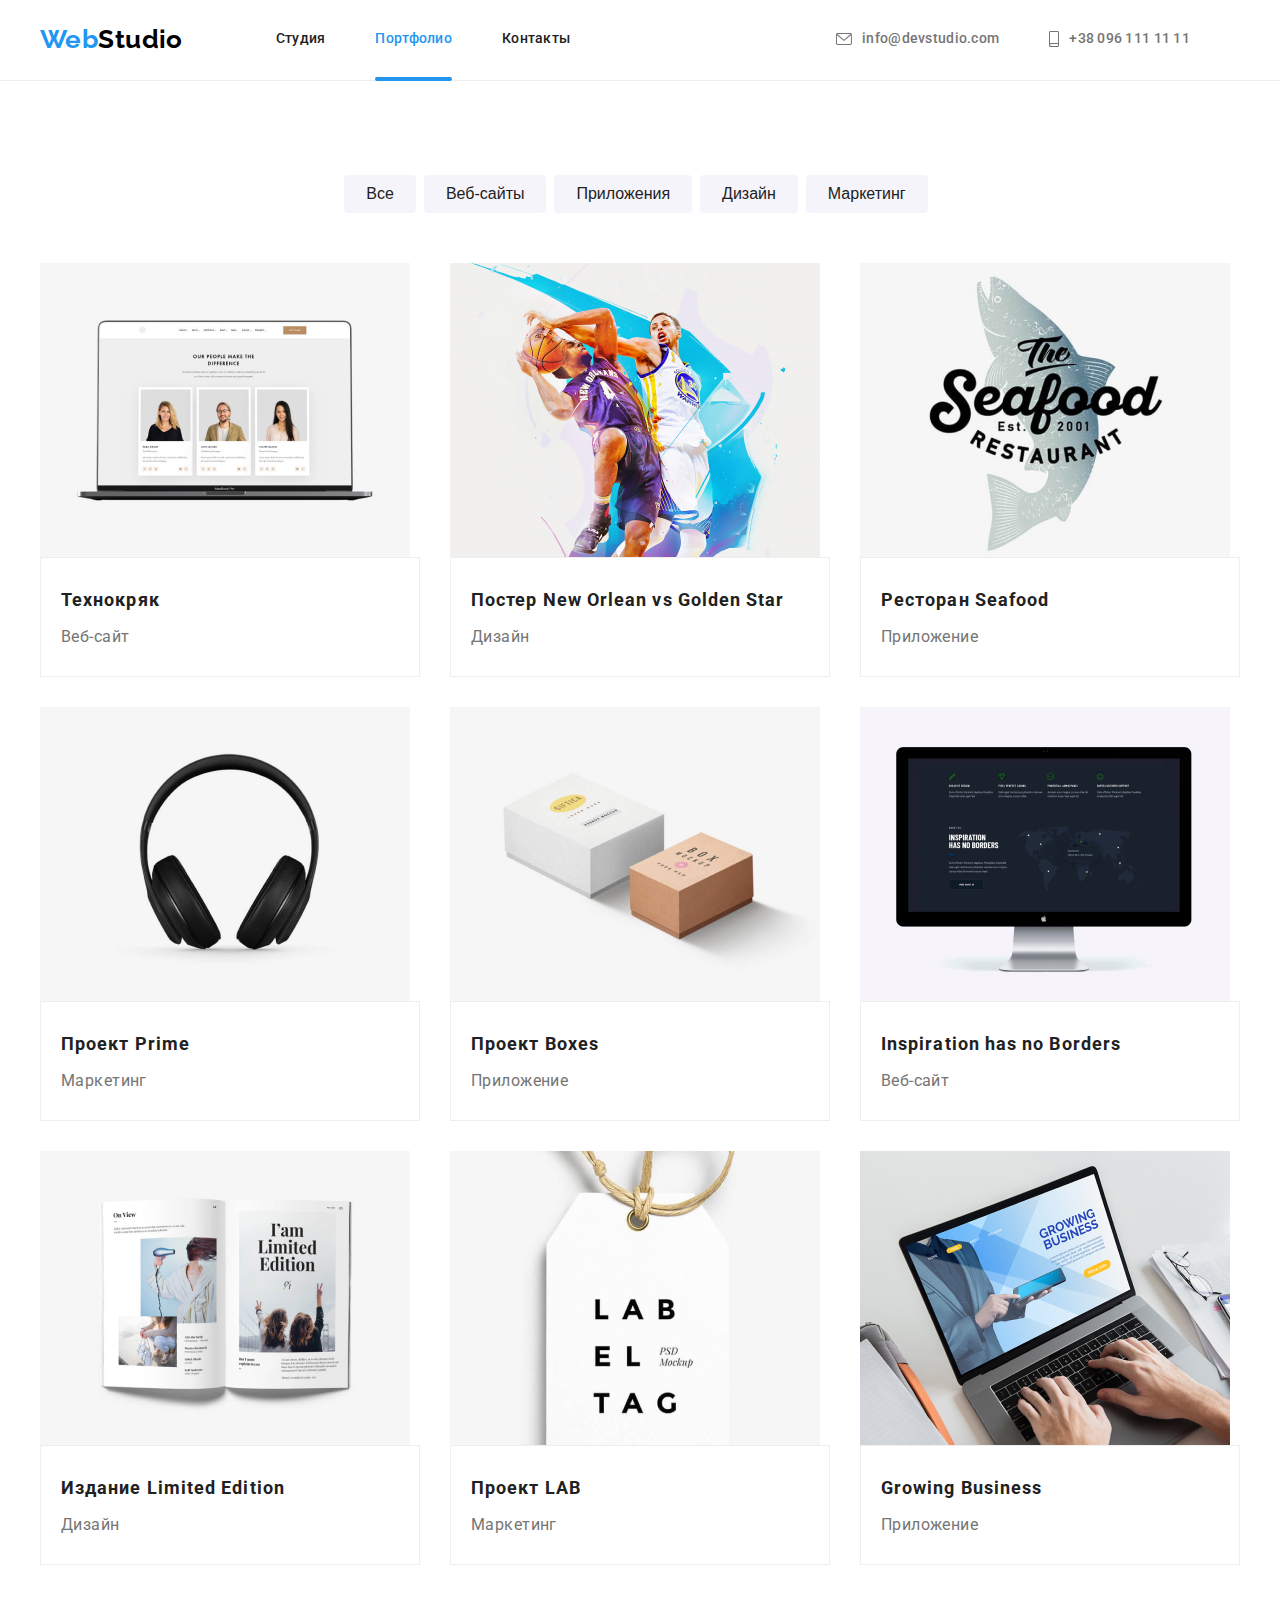
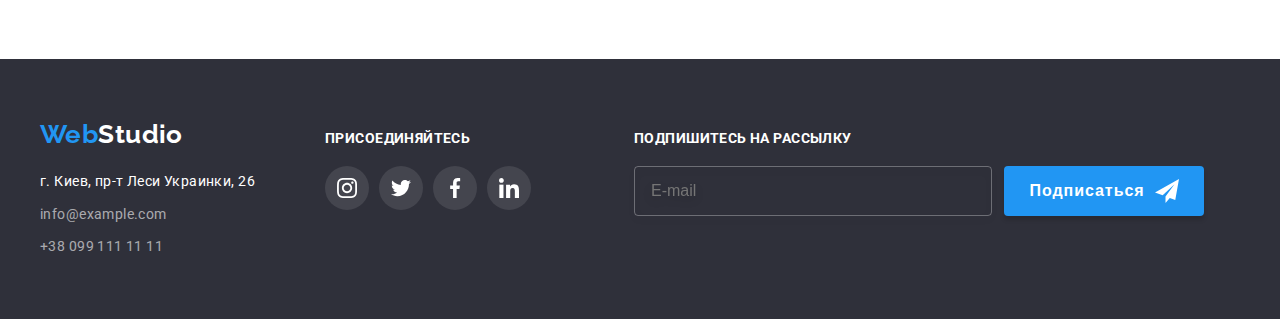
==== portfolio.html @ 199c1fcf "данные" ====
<!DOCTYPE html>
<html lang="ru">

<head>
    <meta charset="UTF-8">
    <meta http-equiv="X-UA-Compatible" content="IE=edge">
    <meta name="viewport" content="width=device-width, initial-scale=1.0">
    <title>Document</title>
    <link rel="preconnect" href="https://fonts.gstatic.com">
    <link
        href="https://fonts.googleapis.com/css2?family=Raleway:wght@700&family=Roboto:wght@400;500;700;900&display=swap"
        rel="stylesheet">
    <link rel="stylesheet" href="https://cdnjs.cloudflare.com/ajax/libs/modern-normalize/1.0.0/modern-normalize.min.css"
        integrity="sha512-ISS7cAi1PEhQ8jnbJpJZMd29NlhNj4AWYyLOSp2CE/CsHxTCu+r+t0D2yoJudVrd0/8fTVPUVDzY5Tvli75u/g=="
        crossorigin="anonymous" />
    <link rel="stylesheet" href="./css/main.css">
</head>

<body>
    <!--HEADER-->
    <header class="header">
        <div class="container header-container">
            <nav class="header-nav">
                <a class="header-nav__logo link" href="./index.html"><span class="logo-left">Web</span>Studio</a>
                <ul class="header-nav__menu list">
                    <li class="header-nav__menu_item">
                        <a class="header-nav__menu_item_link link " href="./index.html">Студия</a>
                    </li>
                    <li class="header-nav__menu_item">
                        <a class="header-nav__menu_item_link link current" href="./portfolio.html">Портфолио</a>
                    </li>
                    <li class="header-nav__menu_item">
                        <a class="header-nav__menu_item_link link " href="">Контакты</a>
                    </li>
                </ul>
            </nav>
            <ul class="header-container__contact list">
                <li class="header-container__contact_item">
                    <a class="header-conteiner__contact_item_link mail link" href="mailto:info@devstudio.com">
                        <svg class="mail-icon">
                            <use href="./images/sprite.svg#icon-mail"></use>
                        </svg>
                        info@devstudio.com</a>
                </li>
                <li class="header-container__contact_item">
                    <a class="header-conteiner__contact_item_link tel link" href="tel:+380961111111">
                        <svg class="tel-icon">
                            <use href="./images/sprite.svg#icon-smartphone"></use>
                        </svg>
                        +38 096 111 11 11</a>
                </li>
            </ul>
        </div>
    </header>
    <!--HERO PORTFOLIO-->
    <section class="portfolio-section section">
        <div class="container">
            <h1 class="visually-hidden">Навигационное меню</h1>
            <ul class="hero-portfolio__menu list">
                <li class="hero-portfolio__menu_item">
                    <button class="hero-portfolio__menu_item_btn" type="button">Все</button>
                </li>
                <li class="hero-portfolio__menu_item">
                    <button class="hero-portfolio__menu_item_btn" type="button">Веб-сайты</button>
                </li>
                <li class="hero-portfolio__menu_item">
                    <button class="hero-portfolio__menu_item_btn" type="button">Приложения</button>
                </li>
                <li class="hero-portfolio__menu_item">
                    <button class="hero-portfolio__menu_item_btn" type="button">Дизайн</button>
                </li>
                <li class="hero-portfolio__menu_item">
                    <button class="hero-portfolio__menu_item_btn" type="button">Маркетинг</button>
                </li>
            </ul>
            <!--WORK EXAMPLES-->
            <h2 class="visually-hidden">Примеры работ</h2>
            <ul class="about-portfolio list">
                <li class="about-portfolio_item">
                    <a href="" class="about-portfolio__menu_item_link link">
                        <div class="about-portfolio__menu_link_div"><img class="about-portfolio__menu_link_img"
                                src="./images/portfolio1.jpg" alt="Технокряк" width="370" height="294">
                            <p class="overlay">Технокряк это современная площадка распространения коронавируса. Компании
                                используют эту платформу для цифрового
                                шпионажа и атак на защищённые сервера конкурентов.</p>
                        </div>
                        <div class="border-portfolio">
                            <h2 class="about-portfolio__title">Технокряк</h2>
                            <p class="about-portfolio__description">Веб-сайт</p>
                        </div>
                    </a>
                </li>
                <li class="about-portfolio_item">
                    <a href="" class="about-portfolio__menu_item_link link">
                        <div class="about-portfolio__menu_link_div">
                            <img class="about-portfolio__menu_link_img" src="./images/portfolio2.jpg"
                                alt="Постер New Orlean vs Golden Star" width="370" height="294">
                            <p class="overlay"></p>
                        </div>
                        <div class="border-portfolio">
                            <h2 class="about-portfolio__title">Постер New Orlean vs Golden Star</h2>
                            <p class="about-portfolio__description">Дизайн</p>
                        </div>
                    </a>
                </li>
                <li class="about-portfolio_item">
                    <a href="" class="about-portfolio__menu_item_link link">
                        <div class="about-portfolio__menu_link_div">
                            <img class="about-portfolio__menu_link_img" src="./images/portfolio3.jpg" alt="Ресторан Seafood"
                                width="370" height="294">
                            <p class="overlay">.</p>
                        </div>
                        <div class="border-portfolio">
                            <h2 class="about-portfolio__title">Ресторан Seafood</h2>
                            <p class="about-portfolio__description">Приложение</p>
                        </div>
                    </a>
                </li>
                <li class="about-portfolio_item">
                    <a href="" class="about-portfolio__menu_item_link link">
                        <div class="about-portfolio__menu_link_div">
                            <img class="about-portfolio__menu_link_img" src="./images/portfolio4.jpg" alt="Проект Prime" width="370"
                                height="294">
                            <p class="overlay"></p>
                        </div>
                        <div class="border-portfolio">
                            <h2 class="about-portfolio__title">Проект Prime</h2>
                            <p class="about-portfolio__description">Маркетинг</p>
                        </div>
                    </a>
                </li>
                <li class="about-portfolio_item">
                    <a href="" class="about-portfolio__menu_item_link link">
                        <div class="about-portfolio__menu_link_div">
                            <img class="about-portfolio__menu_link_img" src="./images/portfolio5.jpg" alt="Проект Boxes" width="370"
                                height="294">
                            <p class="overlay"></p>
                        </div>
                        <div class="border-portfolio">
                            <h2 class="about-portfolio__title">Проект Boxes</h2>
                            <p class="about-portfolio__description">Приложение</p>
                        </div>
                    </a>
                </li>
                <li class="about-portfolio_item">
                    <a href="" class="about-portfolio__menu_item_link link">
                        <div class="about-portfolio__menu_link_div">
                            <img class="about-portfolio__menu_link_img" src="./images/portfolio6.jpg" alt="Inspiration has no Borders"
                                width="370" height="294">
                            <p class="overlay"></p>
                        </div>
                        <div class="border-portfolio">
                            <h2 class="about-portfolio__title" lang="en">Inspiration has no Borders</h2>
                            <p class="about-portfolio__description">Веб-сайт</p>
                        </div>
                    </a>
                </li>
                <li class="about-portfolio_item">
                    <a href="" class="about-portfolio__menu_item_link link">
                        <div class="about-portfolio__menu_link_div">
                            <img class="about-portfolio__menu_link_img" src="./images/portfolio7.jpg" alt="Издание Limited Edition"
                                width="370" height="294">
                            <p class="overlay"></p>
                        </div>
                        <div class="border-portfolio">
                            <h2 class="about-portfolio__title">Издание Limited Edition</h2>
                            <p class="about-portfolio__description">Дизайн</p>
                        </div>
                    </a>
                </li>
                <li class="about-portfolio_item">
                    <a href="" class="about-portfolio__menu_item_link link">
                        <div class="about-portfolio__menu_link_div">
                            <img class="about-portfolio__menu_link_img" src="./images/portfolio8.jpg" alt="Проект LAB" width="370"
                                height="294">
                            <p class="overlay"></p>
                        </div>
                        <div class="border-portfolio">
                            <h2 class="about-portfolio__title">Проект LAB</h2>
                            <p class="about-portfolio__description">Маркетинг</p>
                        </div>
                    </a>
                </li>
                <li class="about-portfolio_item">
                    <a href="" class="about-portfolio__menu_item_link link">
                        <div class="about-portfolio__menu_link_div">
                            <img class="about-portfolio__menu_link_img" src="./images/portfolio9.jpg" alt="Growing Business"
                                width="370" height="294">
                            <p class="overlay"></p>
                        </div>
                        <div class="border-portfolio">
                            <h2 class="about-portfolio__title" lang="en">Growing Business</h2>
                            <p class="about-portfolio__description">Приложение</p>
                        </div>
                    </a>
                </li>
            </ul>
        </div>
    </section>
    <!--FOOTER-->
    <footer class="footer">
        <div class="footer-container container">
            <div class="footer-container__adress">
                <div class="footer-logo"><a class="footer-logo_link link" href="./index.html"><span
                            class="logo-left">Web</span>Studio</a></div>
                <address class="adress">
                    <ul class="adress__menu list">
                        <li class="adress__menu_item">
                            <span class="adress__menu_item_span link">
                                г. Киев, пр-т Леси Украинки, 26</span>
                        </li>
                        <li class="adress__menu_item">
                            <a class="adress__menu_item_link link" href="mailto:info@example.com">
                                info@example.com</a>
                        </li>
                        <li class="adress__menu_item">
                            <a class="adress__menu_item_link link" href="tel:+380991111111">
                                +38 099 111 11 11</a>
                        </li>
                    </ul>
                </address>
            </div>
            <div class="footer-social-container">
                <h3 class="footer-social__title">Присоединяйтесь</h3>
                <ul class="social-list list">
                    <li class="social-list__item">
                        <a href="" class="social-list__link footer-link link" aria-label="Ссылка на Instagram">
                            <svg class="social-list__link_icon footer-icon">
                                <use href="./images/sprite.svg#icon-instagram"></use>
                            </svg>
                        </a>
                    </li>
                    <li class="social-list__item">
                        <a href="" class="social-list__link footer-link link" aria-label="Ссылка на Twitter">
                            <svg class="social-list__link_icon footer-icon">
                                <use href="./images/sprite.svg#icon-twitter"></use>
                            </svg>
                        </a>
                    </li>
                    <li class="social-list__item">
                        <a href="" class="social-list__link footer-link link" aria-label="Ссылка на Facebook">
                            <svg class="social-list__link_icon footer-icon">
                                <use href="./images/sprite.svg#icon-facebook"></use>
                            </svg>
                        </a>
                    </li>
                    <li class="social-list__item">
                        <a href="" class="social-list__link footer-link link" aria-label="Ссылка на Linkedin">
                            <svg class="social-list__link_icon footer-icon">
                                <use href="./images/sprite.svg#icon-linkedin"></use>
                            </svg>
                        </a>
                    </li>
                </ul>
            </div>
            <div class="footer-form-container">
                <h3 class="footer-form__title">Подпишитесь на рассылку</h3>
                <form action="#" method="GET" class="footer-form" name="footer-form" autocomplete="on" novalidate>
                    <label>
                        <input class="email-form" type="email" name="email" placeholder="E-mail" required />
                    </label>
                    <button class="footer-form__btn" type="submit">Подписаться
                        <svg class="footer-form__icon">
                            <use href="./images/sprite.svg#icon-icon_send"></use>
                        </svg>
                    </button>
                </form>
            </div>
        </div>
    </footer>
    </body>
    
    </html>
---- css/main.css ----
:root {
  --main-font: "Roboto", sans-serif;
  --secondary-font: "Raleway", sans-serif;
  --accent-color: #2196f3;
  --main-background-color: #ffffff;
  --main-text-color: #212121;
  --secondary-text-color: #757575;
  --nav-link-color: #000000;
  --footer-background-color: #2f303a;
  --btn-hover-color: #188ce8;
  --adress-link-color: rgba(255, 255, 255, 0.6);
  --aboutus-background-color: #f5f4fa;
  --alt-background-color: #c4c4c4;
  --overlay-hero-bg-color: rgba(47, 48, 58, 0.4);
  --main-icon-color: #afb1b8;
  --header-border: #ececec;
  --button-shadow: rgba(0, 0, 0, 0.15);
  --overlay-whatwedo-bg: rgba(47, 48, 58, 0.8);
  --footer-link-bg: rgba(255, 255, 255, 0.1);
  --modal-btn-shadow: rgba(0, 0, 0, 0.25);
  --border-example: #eeeeee;
  --overlay-prtf-bg: rgba(33, 150, 243, 0.9);
  --modal-bg-color: rgba(0, 0, 0, 0.2);
  --border-close-btn: rgba(0, 0, 0, 0.1);
}

.visually-hidden:not(:focus):not(:active) {
  position: absolute;
  width: 1px;
  height: 1px;
  margin: -1px;
  border: 0;
  padding: 0;
  white-space: nowrap;
  clip-path: inset(100%);
  clip: rect(0 0 0 0);
  overflow: hidden;
}

h1,
h2,
h3,
h4,
h5,
h6,
p {
  margin-top: 0;
  margin-bottom: 0;
}

ul,
ol {
  margin-top: 0;
  margin-bottom: 0;
  padding-left: 0;
}

img {
  display: block;
}

.list {
  list-style: none;
}

.link {
  text-decoration: none;
  color: var(--main-text-color);
}

body {
  font-family: var(--main-font);
  background-color: var(--main-background-color);
  color: var(--main-text-color);
  font-size: 14px;
  letter-spacing: 0.03em;
  margin: 0 auto;
}

.current {
  color: var(--accent-color);
}

.section {
  padding-top: 94px;
  padding-bottom: 94px;
}

.container {
  width: 1200px;
  padding-left: 15px;
  padding-right: 15px;
  margin: 0 auto;
}

.hero__conteiner_title_modal-btn {
  font-weight: 700;
  font-size: 16px;
  line-height: 1.87;
  letter-spacing: 0.06em;
  color: var(--main-background-color);
  background: var(--accent-color);
  cursor: pointer;
  box-shadow: 0px 4px 4px var(--button-shadow);
  border-radius: 4px;
  padding: 10px 32px;
  border: none;
  transition: background 250ms cubic-bezier(0.4, 0, 0.2, 1);
}

.hero__conteiner_title_modal-btn:hover,
.hero__conteiner_title_modal-btn:focus {
  background: var(--btn-hover-color);
}

.social-list__link_icon {
  width: 20px;
  height: 20px;
}

.social-list {
  display: flex;
  justify-content: space-between;
}

.social-list__link {
  display: flex;
  justify-content: center;
  align-items: center;
  width: 44px;
  height: 44px;
  border-radius: 50%;
  background-color: transparent;
  transition: background-color 250ms cubic-bezier(0.4, 0, 0.2, 1);
}

.social-list__link:hover,
.social-list__link:focus {
  background-color: var(--accent-color);
}

.social-list__link_icon {
  fill: var(--main-icon-color);
  transition: fill 250ms cubic-bezier(0.4, 0, 0.2, 1);
}

.social-list__link:hover .social-list__link_icon,
.social-list__link:focus .social-list__link_icon {
  fill: var(--main-background-color);
}

.about__title {
  margin-bottom: 50px;
  font-weight: 700;
  font-size: 36px;
  line-height: 1.17;
  text-align: center;
}

.services__menu_item_title {
  margin-bottom: 10px;
  font-weight: 700;
  line-height: 1.14;
  text-transform: uppercase;
  font-size: 14px;
}

.masterd__title {
  font-weight: 500;
  font-size: 16px;
  line-height: 1.19;
  text-align: center;
  margin-bottom: 10px;
}

.about-portfolio__title {
  font-weight: 700;
  font-size: 18px;
  line-height: 2;
  letter-spacing: 0.06em;
  margin-bottom: 4px;
}

.logo-left {
  color: var(--accent-color);
}

.backdrop {
  position: fixed;
  top: 0;
  left: 0;
  width: 100vw;
  height: 100vh;
  background-color: var(--modal-bg-color);
  z-index: 100;
  transition: opacity 250ms cubic-bezier(0.4, 0, 0.2, 1), visibility 250ms cubic-bezier(0.4, 0, 0.2, 1);
}

.modal {
  position: absolute;
  top: 50%;
  left: 50%;
  transform: translate(-50%, -50%);
  width: 528px;
  height: 581px;
  background-color: var(--main-background-color);
  box-shadow: 0px 1px 3px rgba(0, 0, 0, 0.12), 0px 1px 1px rgba(0, 0, 0, 0.14), 0px 2px 1px rgba(0, 0, 0, 0.2);
  border-radius: 4px;
  padding: 40px;
}

.modal-close-btn {
  position: absolute;
  top: 8px;
  right: 8px;
  width: 30px;
  height: 30px;
  border-radius: 50%;
  background-color: transparent;
  border: 1px solid var(--border-close-btn);
  cursor: pointer;
  padding: 0;
}

.is-hidden {
  opacity: 0;
  visibility: hidden;
  pointer-events: none;
}

.modal-title {
  font-weight: 700;
  font-size: 20px;
  line-height: 1.15;
  text-align: center;
  margin-bottom: 30px;
}

.modal-contact-input {
  width: 100%;
  height: 40px;
  border: 1px solid rgba(33, 33, 33, 0.2);
  box-sizing: border-box;
  border-radius: 4px;
  margin-bottom: 28px;
  padding-left: 42px;
  transition: border-color 250ms cubic-bezier(0.4, 0, 0.2, 1), fill 250ms cubic-bezier(0.4, 0, 0.2, 1);
}

.modal-form-input-wrapper {
  position: relative;
  display: block;
}

.modal-contact-input:focus {
  border-color: var(--accent-color);
  outline: none;
}

.modal-contact-icon {
  position: absolute;
  left: 15px;
  top: 50%;
  transform: translateY(-125%);
  fill: var(--main-text-color);
}

.modal-contact-input:focus + .modal-contact-icon {
  fill: var(--accent-color);
}

.modal-submit-btn {
  display: flex;
  align-items: center;
  justify-content: center;
  height: 50px;
  min-width: 200px;
  font-weight: 700;
  font-size: 16px;
  line-height: 1.87;
  letter-spacing: 0.06em;
  color: var(--main-background-color);
  background: var(--accent-color);
  cursor: pointer;
  box-shadow: 0px 4px 4px var(--button-shadow);
  border-radius: 4px;
  border: none;
  transition: background 250ms cubic-bezier(0.4, 0, 0.2, 1);
  margin-left: auto;
  margin-right: auto;
  margin-top: 30px;
}

.modal-submit-btn:hover,
.modal-submit-btn:focus {
  background: var(--btn-hover-color);
}

.modal-contact-comment {
  width: 100%;
  height: 120px;
  resize: none;
  margin-bottom: 20px;
  padding: 12px 16px;
  outline: none;
  border: 1px solid rgba(33, 33, 33, 0.2);
  box-sizing: border-box;
  border-radius: 4px;
  transition: border-color 250ms cubic-bezier(0.4, 0, 0.2, 1);
}

.modal-contact-comment:focus {
  border-color: var(--accent-color);
}

.close-btn-icon {
  height: 11px;
  width: 11px;
  fill: var(--nav-link-color);
}

.close-btn-icon:hover,
.close-btn-icon:focus {
  fill: var(--accent-color);
}

.label-name {
  position: absolute;
  transform: translateY(-18px);
  font-size: 12px;
  line-height: 1.17;
  letter-spacing: 0.01em;
  color: var(--secondary-text-color);
}

.modal-checkbox {
  appearance: none;
}

.icon-check {
  display: inline-block;
  vertical-align: middle;
  width: 16px;
  height: 15px;
  margin-right: 7px;
  margin-left: 13px;
  background-image: url("../images/icon-check-off.svg");
}

.checkbox-text {
  font-size: 14px;
  line-height: 1.71;
  color: var(--secondary-text-color);
}

.contract-link {
  color: var(--accent-color);
}

.modal-checkbox:checked + .icon-check {
  background-image: url("../images/icon-check-on.svg");
}

.header-nav__logo {
  margin-right: 93px;
  font-family: var(--secondary-font);
  font-weight: 700;
  font-size: 26px;
  line-height: 1.19;
  color: var(--nav-link-color);
}

.header-container {
  display: flex;
  align-items: center;
}

.header {
  padding-top: 24px;
  padding-bottom: 25px;
  background-color: var(--main-background-color);
  border-bottom: 1px solid var(--header-border);
}

.header-nav {
  display: flex;
  align-items: center;
}

.header-nav__menu {
  display: flex;
  align-items: center;
}

.header-nav__menu_item:not(:last-child) {
  margin-right: 50px;
}

.mail-icon {
  height: 12px;
  width: 16px;
  margin-right: 10px;
}

.tel-icon {
  height: 16px;
  width: 10px;
  margin-right: 10px;
}

.header-container__contact {
  display: flex;
  align-items: center;
  margin-left: auto;
}

.header-container__contact_item {
  margin-left: auto;
  margin-right: 50px;
}

.header-nav__menu_item_link,
.header-conteiner__contact_item_link {
  position: relative;
  display: flex;
  align-items: center;
  font-weight: 500;
  line-height: 1.14;
  letter-spacing: 0.02em;
  transition: color 250ms cubic-bezier(0.4, 0, 0.2, 1), fill 250ms cubic-bezier(0.4, 0, 0.2, 1);
}

.header-nav__menu_item_link:hover,
.header-nav__menu_item_link:focus,
.header-conteiner__contact_item_link:hover,
.header-conteiner__contact_item_link:focus {
  color: var(--accent-color);
  fill: var(--accent-color);
}

.mail,
.tel {
  color: var(--secondary-text-color);
  fill: var(--secondary-text-color);
}

.current::after {
  position: absolute;
  content: "";
  width: 100%;
  height: 4px;
  background-color: var(--accent-color);
  margin-top: 79px;
  border-radius: 2px;
}

.hero {
  padding-top: 200px;
  padding-bottom: 200px;
  max-width: 1600px;
  margin-left: auto;
  margin-right: auto;
  background-color: var(--alt-background-color);
  background-image: linear-gradient(var(--overlay-hero-bg-color), var(--overlay-hero-bg-color)), url("../images/baner.jpg");
  background-size: cover;
}

@media screen and (min-width: 480px) {
  .hero {
    background-color: var(--alt-background-color);
    background-image: linear-gradient(var(--overlay-hero-bg-color), var(--overlay-hero-bg-color)), url("../images/hero/hero_mobile.jpg");
  }
}

@media (min-device-pixel-ratio: 2) and (max-width: 767px), (min-resolution: 192dpi) and (max-width: 767px), (min-resolution: 2dppx) and (max-width: 767px) {
  .hero {
    background-color: var(--alt-background-color);
    background-image: linear-gradient(var(--overlay-hero-bg-color), var(--overlay-hero-bg-color)), url("../images/hero/hero_mobile@2x.jpg");
  }
}

/* TABLET */
@media screen and (min-width: 768px) {
  .hero {
    background-color: var(--alt-background-color);
    background-image: linear-gradient(var(--overlay-hero-bg-color), var(--overlay-hero-bg-color)), url("../images/hero/hero_tablet.jpg");
  }
}

@media (min-device-pixel-ratio: 2) and (min-width: 768px), (min-resolution: 192dpi) and (min-width: 768px), (min-resolution: 2dppx) and (min-width: 768px) {
  .hero {
    background-color: var(--alt-background-color);
    background-image: linear-gradient(var(--overlay-hero-bg-color), var(--overlay-hero-bg-color)), url("../images/hero/hero_tablet@2x.jpg");
  }
}

/* DESKTOP */
@media screen and (min-width: 1200px) {
  .hero {
    background-color: var(--alt-background-color);
    background-image: linear-gradient(var(--overlay-hero-bg-color), var(--overlay-hero-bg-color)), url("../images/hero/hero_desktop.jpg");
  }
}

@media (min-device-pixel-ratio: 2) and (min-width: 1200px), (min-resolution: 192dpi) and (min-width: 1200px), (min-resolution: 2dppx) and (min-width: 1200px) {
  .hero {
    background-color: var(--alt-background-color);
    background-image: linear-gradient(var(--overlay-hero-bg-color), var(--overlay-hero-bg-color)), url("../images/hero/hero_desktop@2x.jpg");
  }
}

.hero__container {
  display: flex;
  flex-direction: column;
  align-items: center;
}

.hero__conteiner_title {
  margin: 0 auto 30px;
  width: 696px;
  font-weight: 900;
  font-size: 44px;
  text-align: center;
  line-height: 1.36;
  letter-spacing: 0.06em;
  text-transform: uppercase;
  color: var(--main-background-color);
}

.footer-logo_link {
  font-family: var(--secondary-font);
  font-weight: 700;
  font-size: 26px;
  line-height: 1.19;
  color: var(--main-background-color);
}

.footer-logo {
  margin-bottom: 20px;
}

.footer {
  background-color: var(--footer-background-color);
  padding-top: 60px;
  padding-bottom: 60px;
}

.footer-social__title,
.footer-form__title {
  font-weight: 700;
  font-size: 14px;
  line-height: 16px;
  text-transform: uppercase;
  color: var(--main-background-color);
  margin-bottom: 20px;
}

.footer-container {
  display: flex;
  align-items: baseline;
}

.footer-container__adress {
  margin-right: 70px;
}

.footer-link {
  background-color: var(--footer-link-bg);
  margin-right: 10px;
}

.footer-icon {
  fill: var(--main-background-color);
}

.footer-social-container {
  margin-right: 93px;
}

.footer-form__title {
  margin-bottom: 20px;
}

.footer-form__btn {
  display: flex;
  align-items: center;
  justify-content: center;
  height: 50px;
  min-width: 200px;
  font-weight: 700;
  font-size: 16px;
  line-height: 1.87;
  letter-spacing: 0.06em;
  color: var(--main-background-color);
  background: var(--accent-color);
  cursor: pointer;
  box-shadow: 0px 4px 4px var(--button-shadow);
  border-radius: 4px;
  border: none;
  transition: background 250ms cubic-bezier(0.4, 0, 0.2, 1);
}

.footer-form__btn:hover,
.footer-form__btn:focus {
  background: var(--btn-hover-color);
}

.footer-form {
  display: flex;
}

.email-form {
  height: 50px;
  width: 358px;
  font-size: 16px;
  line-height: 1.25;
  background-color: inherit;
  color: var(--main-background-color);
  padding-left: 16px;
  display: flex;
  align-items: center;
  border: 1px solid rgba(255, 255, 255, 0.3);
  box-sizing: border-box;
  filter: drop-shadow(0px 4px 4px rgba(0, 0, 0, 0.15));
  border-radius: 4px;
  margin-right: 12px;
  transition: border-color 250ms cubic-bezier(0.4, 0, 0.2, 1);
}

.email-form:focus {
  border-color: var(--accent-color);
  outline: none;
}

.footer-form__icon {
  height: 24px;
  width: 24px;
  margin-left: 10px;
  fill: var(--main-background-color);
}

.hero-portfolio__menu {
  display: flex;
  margin-bottom: 50px;
  justify-content: center;
}

.hero-portfolio__menu_item {
  margin-right: 8px;
}

.hero-portfolio__menu_item_btn {
  height: 38px;
  font-weight: 500;
  font-size: 16px;
  line-height: 1.62;
  color: var(--main-text-color);
  background-color: var(--aboutus-background-color);
  cursor: pointer;
  border-radius: 4px;
  padding: 6px 22px;
  box-sizing: border-box;
  border: 1px;
  transition: color 250ms cubic-bezier(0.4, 0, 0.2, 1), background-color 250ms cubic-bezier(0.4, 0, 0.2, 1), filter 250ms cubic-bezier(0.4, 0, 0.2, 1);
}

.hero-portfolio__menu_item_btn:hover,
.hero-portfolio__menu_item_btn:focus {
  background: var(--accent-color);
  color: var(--main-background-color);
  filter: drop-shadow(0px 4px 4px var(--modal-btn-shadow));
}

.masters {
  background-color: var(--aboutus-background-color);
}

.masters__menu {
  display: flex;
  flex-wrap: wrap;
  margin-left: -30px;
  margin-top: -30px;
}

.masters__menu_item {
  background-color: var(--main-background-color);
  box-shadow: 0px 1px 3px rgba(0, 0, 0, 0.12), 0px 1px 1px rgba(0, 0, 0, 0.14), 0px 2px 1px rgba(0, 0, 0, 0.2);
  border-radius: 0px 0px 4px 4px;
  flex-basis: calc((100% - 120px) / 4);
  margin-left: 30px;
  margin-top: 30px;
}

.masters__menu_div {
  padding: 30px;
}

.masters__menu_description {
  font-size: 16px;
  line-height: 1.19;
  text-align: center;
  color: var(--secondary-text-color);
  margin-bottom: 16px;
}

.customers__list {
  display: flex;
}

.customers__list_item:not(:last-child) {
  margin-right: 30px;
}

.customers__list_link {
  display: flex;
  justify-content: center;
  align-items: center;
  width: 170px;
  height: 92px;
  background-color: transparent;
  border: 1px solid var(--main-icon-color);
  box-sizing: border-box;
  border-radius: 4px;
  transition: border 250ms cubic-bezier(0.4, 0, 0.2, 1), fill 250ms cubic-bezier(0.4, 0, 0.2, 1);
}

.customers__list_link:hover,
.customers__list_link:focus {
  border: 1px solid var(--accent-color);
}

.customers__list_link_icon {
  fill: var(--main-icon-color);
}

.customers__list_link:hover .customers__list_link_icon,
.customers__list_link:focus .customers__list_link_icon {
  fill: var(--accent-color);
}

.about__menu {
  display: flex;
  flex-wrap: wrap;
  margin-left: -30px;
  margin-top: -30px;
}

.about__menu_item {
  flex-basis: calc((100% - 90px) / 3);
  margin-left: 30px;
  margin-top: 30px;
}

.label-about {
  position: relative;
}

.overlay-about {
  position: absolute;
  bottom: 0;
  left: 0;
  width: 100%;
  height: 70px;
  display: flex;
  align-items: center;
  justify-content: center;
  font-weight: 700;
  font-size: 14px;
  line-height: 1.14;
  text-transform: uppercase;
  color: var(--main-background-color);
  background-color: var(--overlay-whatwedo-bg);
}

.services {
  padding-bottom: 0;
}

.services__menu {
  display: flex;
}

.services__menu_item {
  width: 270px;
}

.services__menu_item:not(:first-child) {
  margin-left: 30px;
}

.services__menu_item_preimage {
  display: flex;
  justify-content: center;
  align-items: center;
  width: 270px;
  height: 120px;
  background-color: var(--aboutus-background-color);
  margin-bottom: 30px;
}

.services-icon {
  width: 70px;
}

.services__menu_item_description {
  line-height: 1.71;
  color: var(--secondary-text-color);
}

.about-portfolio {
  display: flex;
  flex-wrap: wrap;
  margin-left: -30px;
  margin-top: -30px;
}

.border-portfolio {
  padding: 24px 20px;
  border: 1px solid var(--border-example);
  box-sizing: border-box;
}

.about-portfolio_item {
  flex-basis: calc((100% - 90px) / 3);
  margin-left: 30px;
  margin-top: 30px;
}

.about-portfolio__menu_link_div {
  position: relative;
  overflow: hidden;
}

.overlay {
  position: absolute;
  top: 0;
  left: 0;
  width: 100%;
  height: 100%;
  padding: 63px 24px;
  color: var(--main-background-color);
  background-color: var(--overlay-prtf-bg);
  font-size: 18px;
  line-height: 1.56;
  overflow: auto;
  transform: translateY(100%);
  transition: transform 250ms cubic-bezier(0.4, 0, 0.2, 1);
}

.about-portfolio__description {
  font-size: 16px;
  line-height: 1.87;
  color: var(--secondary-text-color);
}

.about-portfolio__menu_item_link {
  display: block;
  transition: box-shadow 250ms cubic-bezier(0.4, 0, 0.2, 1);
}

.about-portfolio__menu_item_link:focus,
.about-portfolio__menu_item_link:hover {
  box-shadow: 0px 4px 4px rgba(0, 0, 0, 0.25);
}

.about-portfolio__menu_item_link:focus .overlay,
.about-portfolio__menu_item_link:hover .overlay {
  transform: translateY(0);
}

.adress__menu {
  display: block;
}

.adress__menu_item:not(:last-child) {
  margin-bottom: 9px;
}

.adress__menu_item_span {
  font-style: normal;
  line-height: 1.71;
  color: var(--main-background-color);
  transition: color 250ms cubic-bezier(0.4, 0, 0.2, 1);
}

.adress__menu_item_link {
  font-style: normal;
  line-height: 1.71;
  color: var(--adress-link-color);
  transition: color 250ms cubic-bezier(0.4, 0, 0.2, 1);
}

.adress__menu_item_span:hover,
.adress__menu_item_span:focus,
.adress__menu_item_link:hover,
.adress__menu_item_link:focus {
  color: var(--accent-color);
}
/*# sourceMappingURL=main.css.map */
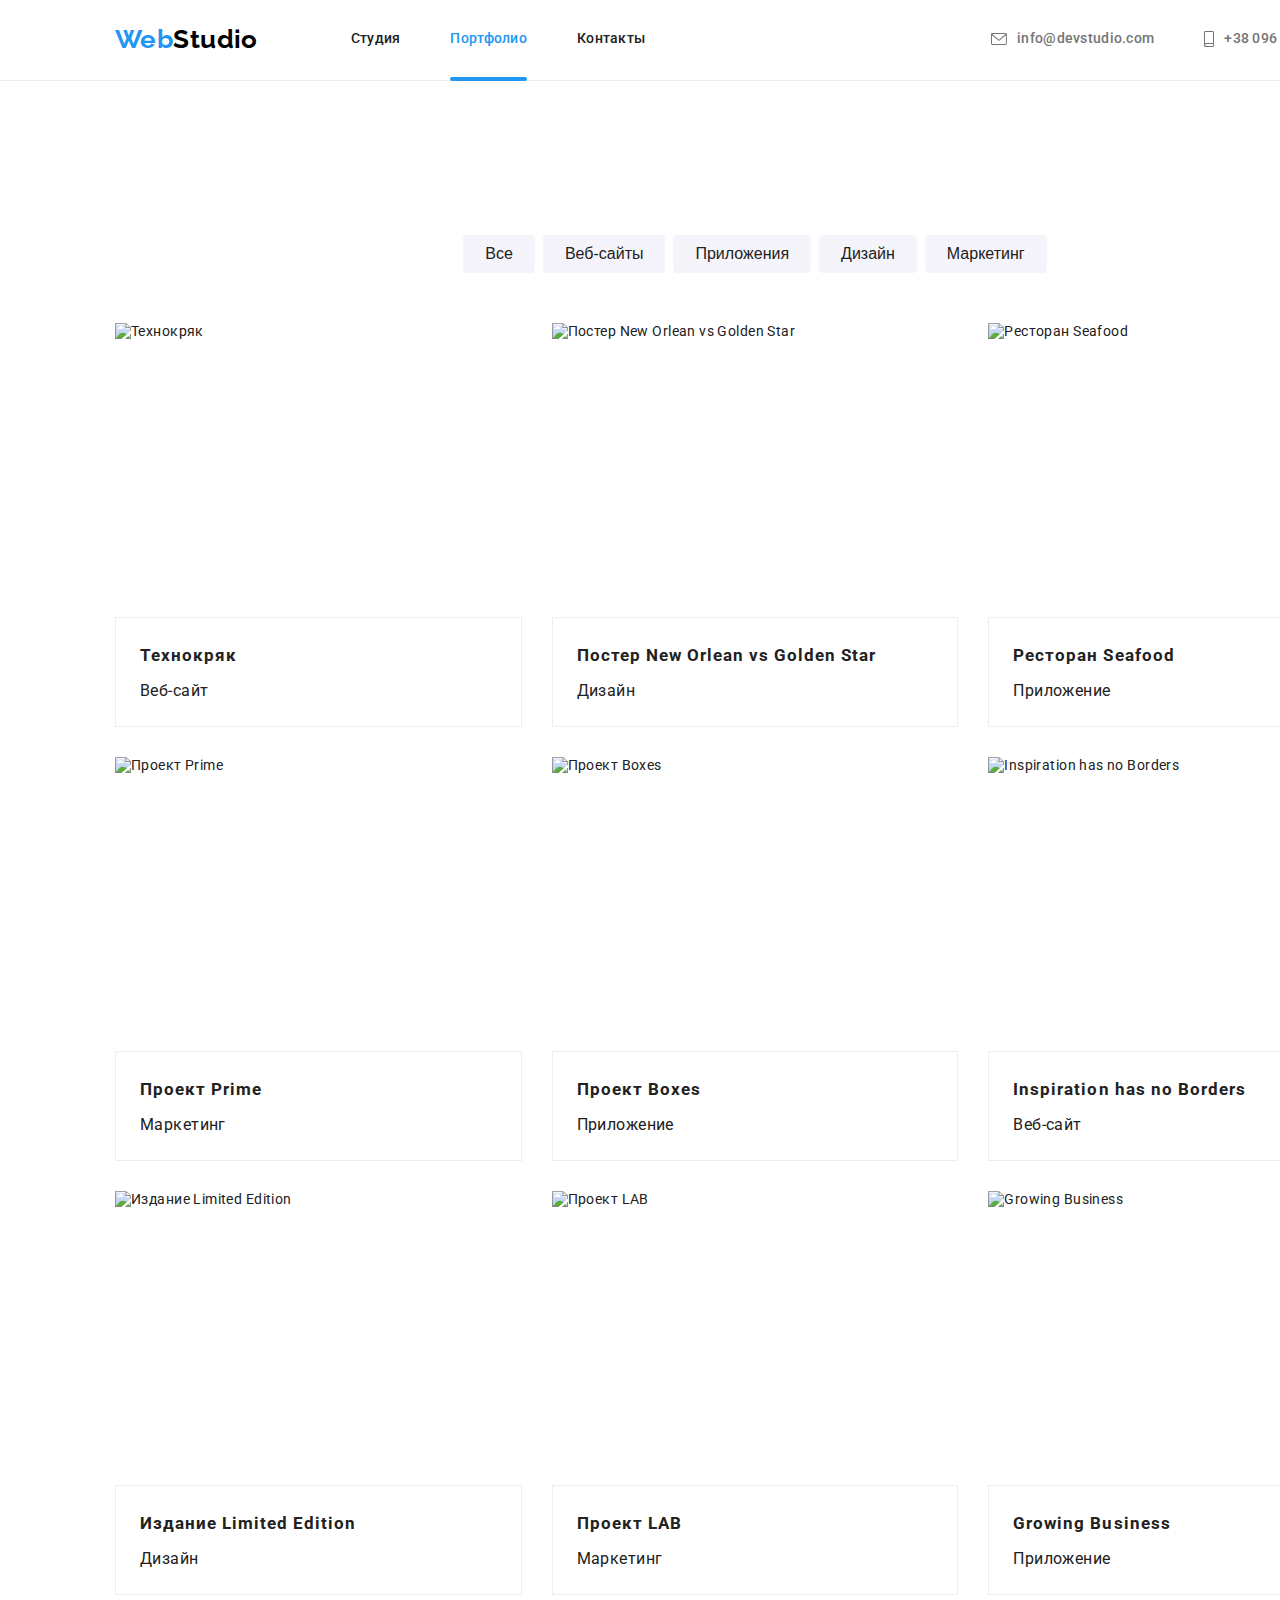
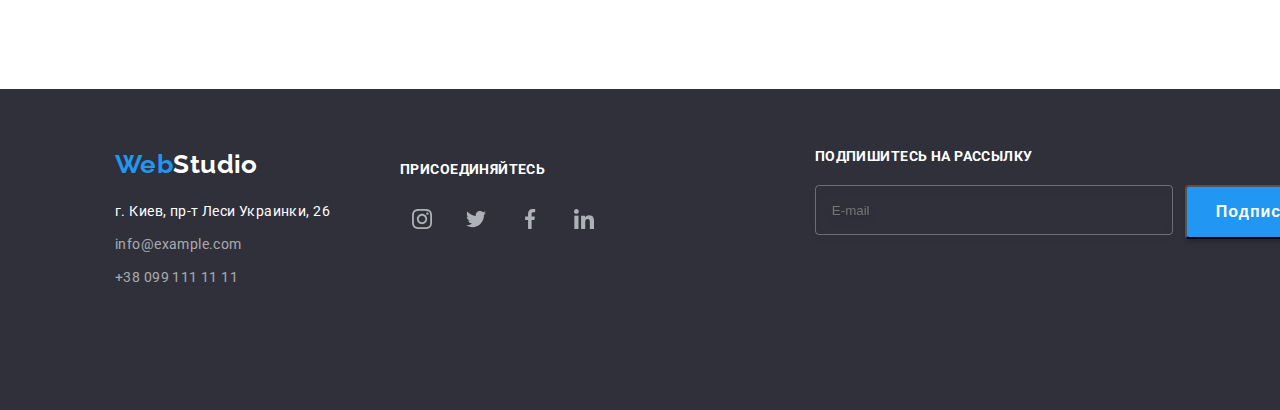
==== commit 73b7a737: "правки" ====
--- a/portfolio.html
+++ b/portfolio.html
@@ -19,6 +19,59 @@
 <body>
     <!--HEADER-->
     <header class="header">
+                <div id="mobile-header" class="mobile-menu " data-menu>
+                
+                    <div class="container mobile-menu__container ">
+                        <button type="buttun" class="mobile-menu__close-btn" data-menu-close>
+                            <svg class="mobile-menu__close-btn_icon">
+                                <use href="./images/sprite.svg#icon-close-btn40px"></use>
+                
+                            </svg>
+                        </button>
+                
+                        <ul class="mobile-menu__nav">
+                            <li class="mobile-menu__nav-item link">
+                                <a href="./index.html" class="mobile-menu__nav-link link">Студия</a>
+                            </li>
+                            <li class="mobile-menu__nav-item link">
+                                <a href="./portfolio.html" class="mobile-menu__nav-link link">Портфолио</a>
+                            </li>
+                            <li class="mobile-menu__nav-item link">
+                                <a href="./index.html" class="mobile-menu__nav-link link">Контакты</a>
+                            </li>
+                        </ul>
+                        <ul class="mabile-container_contact">
+                
+                            <li class="mobile-container_contact_item link mobile-tel">
+                                <a class="mobile-container_contact_item-tel link" href="tel:+380961111111">+38 096 111 11 11</a>
+                            </li>
+                            <li class="mobile-container_contact_item link">
+                                <a class="mobile-container_contact_item-mail link"
+                                    href="mailto:info@devstudio.com">info@devstudio.com</a>
+                
+                            </li>
+                        </ul>
+                        <ul class="mobile-container_contact_social link">
+                            <li class="mobile-container_contact_social-item">
+                                <a class="mobile-container_contact_social-link link" href="#">Instagram</a>
+                
+                
+                            </li>
+                            <li class="mobile-container_contact_social-item">
+                                <a class="mobile-container_contact_social-link link" href="#">Twitter</a>
+                
+                            </li>
+                            <li class="mobile-container_contact_social-item">
+                                <a class="mobile-container_contact_social-link link" href="#">Facebook</a>
+                
+                            </li>
+                            <li class="mobile-container_contact_social-item">
+                                <a class="mobile-container_contact_social-link link" href="#">LinkedIn</a>
+                
+                            </li>
+                        </ul>
+                    </div>
+                </div>
         <div class="container header-container">
             <nav class="header-nav">
                 <a class="header-nav__logo link" href="./index.html"><span class="logo-left">Web</span>Studio</a>
@@ -30,10 +83,15 @@
                         <a class="header-nav__menu_item_link link current" href="./portfolio.html">Портфолио</a>
                     </li>
                     <li class="header-nav__menu_item">
-                        <a class="header-nav__menu_item_link link " href="">Контакты</a>
+                        <a class="header-nav__menu_item_link link" href="">Контакты</a>
                     </li>
                 </ul>
             </nav>
+            <button type="buttun" class="header__mobile-btn" data-menu-button>
+                <svg class="header__burger-icon">
+                    <use href="./images/sprite.svg#burger-icon"></use>
+                </svg>
+            </button>
             <ul class="header-container__contact list">
                 <li class="header-container__contact_item">
                     <a class="header-conteiner__contact_item_link mail link" href="mailto:info@devstudio.com">
@@ -54,9 +112,9 @@
     </header>
     <!--HERO PORTFOLIO-->
     <section class="portfolio-section section">
-        <div class="container">
+        <div class="portfolio__contenier container">
             <h1 class="visually-hidden">Навигационное меню</h1>
-            <ul class="hero-portfolio__menu list">
+            <ul class="hero-portfolio__menu portfolio__filter-list list">
                 <li class="hero-portfolio__menu_item">
                     <button class="hero-portfolio__menu_item_btn" type="button">Все</button>
                 </li>
@@ -78,12 +136,30 @@
             <ul class="about-portfolio list">
                 <li class="about-portfolio_item">
                     <a href="" class="about-portfolio__menu_item_link link">
-                        <div class="about-portfolio__menu_link_div"><img class="about-portfolio__menu_link_img"
+                        <div class="about-portfolio__menu_link_div">
+                            <picture class="picture">
+                                <source srcset="./images/portfolio-card/webp/desk-tech.webp 1x, ./images/portfolio-card/webp/desk-tech2x.webp 2x" media="(min-width: 1200px)" type="image/webp">
+                                <source srcset="./images/portfolio-card/jpg/desk-tech.jpg 1x, ./images/portfolio-card/jpg/desk-tech2x.jpg 2x"
+                                    media="(min-width: 1200px)" type="image/webp">
+                            
+                                <source srcset="./images/portfolio-card/webp/tablet-tech.webp 1x, ./images/portfolio-card/webp/tablet-tech2x.webp 2x"
+                                    media="(min-width: 768px)" type="image/webp">
+                                <source srcset="./imagesportfolio-card/jpg/tablet-tech.jpg 1x, ./images/portfolio-card/jpg/tablet-tech2x.jpg 2x"
+                                    media="(min-width: 768px)" type="image/webp">
+                            
+                                <source srcset="./images/portfolio-card/webp/mobile-tech.webp 1x, ./images/portfolio-card/webp/mobile-tech2x.webp 2x"
+                                    media="(min-width: 280px)" type="image/webp">
+                                <source srcset="./images/portfolio-card/jpg/mobile-tech.jpg 1x, ./images/portfolio-card/jpg/mobile-tech2x.jpg 2x"
+                                    media="(min-width: 280x)" type="image/webp">
+                            <img class="about-portfolio__menu_link_images"
                                 src="./images/portfolio1.jpg" alt="Технокряк" width="370" height="294">
+                                </picture>
+                                <div class="product__background">
                             <p class="overlay">Технокряк это современная площадка распространения коронавируса. Компании
                                 используют эту платформу для цифрового
                                 шпионажа и атак на защищённые сервера конкурентов.</p>
                         </div>
+                        </div>
                         <div class="border-portfolio">
                             <h2 class="about-portfolio__title">Технокряк</h2>
                             <p class="about-portfolio__description">Веб-сайт</p>
@@ -93,8 +169,29 @@
                 <li class="about-portfolio_item">
                     <a href="" class="about-portfolio__menu_item_link link">
                         <div class="about-portfolio__menu_link_div">
-                            <img class="about-portfolio__menu_link_img" src="./images/portfolio2.jpg"
+                            <picture class="picture">
+                                <source
+                                    srcset="./images/portfolio-card/webp/desk-basketball.webp 1x, ./images/portfolio-card/webp/desk-basketball2x.webp 2x"" media="
+                                    (min-width: 1200px)" type="image/webp">
+                                <source srcset="./images/portfolio-card/jpg/desk-basketball.jpg 1x, ./images/portfolio-card/jpg/desk-basketball2x.jpg 2x"
+                                    media="(min-width: 1200px)">
+                            
+                                <source
+                                    srcset="./images/portfolio-card/webp/tablet-basketball.webp 1x, ./images/portfolio-card/webp/tablet-basketball2x.webp 2x"
+                                    media="(min-width: 768px)" type="image/webp">
+                                <source
+                                    srcset="./images/portfolio-card/jpg/tablet-basketball.jpg 1x, ./images/portfolio-card/jpg/tablet-basketball2x.jpg 2x"
+                                    media="(min-width: 768px)">
+                            
+                                <source
+                                    srcset="./images/portfolio-card/webp/mobile-basketball.webp 1x, ./images/portfolio-card/webp/mobile-basketball2x.webp 2x"
+                                    media="(min-width: 280px)" type="image/webp">
+                                <source
+                                    srcset="./images/portfolio-card/jpg/mobile-basketball.jpg 1x, ./images/portfolio-card/jpg/mobile-basketball2x.jpg 2x"
+                                    media="(min-width: 280x)">
+                            <img class="about-portfolio__menu_link_images" src="./images/portfolio2.jpg"
                                 alt="Постер New Orlean vs Golden Star" width="370" height="294">
+                                </picture>
                             <p class="overlay"></p>
                         </div>
                         <div class="border-portfolio">
@@ -106,9 +203,30 @@
                 <li class="about-portfolio_item">
                     <a href="" class="about-portfolio__menu_item_link link">
                         <div class="about-portfolio__menu_link_div">
-                            <img class="about-portfolio__menu_link_img" src="./images/portfolio3.jpg" alt="Ресторан Seafood"
+                            <picture class="picture">
+                                <source
+                                    srcset="./images/portfolio-card/webp/desk-seafood.webp 1x, ./images/portfolio-card/webp/desk-seafood2x.webp 2x"" media="
+                                    (min-width: 1200px)" type="image/webp">
+                                <source srcset="./images/portfolio-card/jpg/desk-seafood.jpg 1x, ./images/portfolio-card/jpg/desk-seafood2x.jpg 2x"
+                                    media="(min-width: 1200px)">
+                            
+                                <source
+                                    srcset="./images/portfolio-card/webp/tablet-seafood.webp 1x, ./images/portfolio-card/webp/tablet-seafood2x.webp 2x"
+                                    media="(min-width: 768px)" type="image/webp">
+                                <source srcset="./images/portfolio-card/jpg/tablet-seafood.jpg 1x, ./images/portfolio-card/jpg/tablet-seafood2x.jpg 2x"
+                                    media="(min-width: 768px)">
+                            
+                                <source
+                                    srcset="./images/portfolio-card/webp/mobile-seafood.webp 1x, ./images/portfolio-card/webp/mobile-seafood2x.webp 2x"
+                                    media="(min-width: 280px)" type="image/webp">
+                                <source srcset="./images/portfolio-card/jpg/mobile-seafood.jpg 1x, ./images/portfolio-card/jpg/mobile-seafood2x.jpg 2x"
+                                    media="(min-width: 280x)">
+                            <img class="about-portfolio__menu_link_images" src="./images/portfolio3.jpg" alt="Ресторан Seafood"
                                 width="370" height="294">
-                            <p class="overlay">.</p>
+                                </picture>
+                                <div class="product__background">
+                            <p class="overlay"></p>
+                            </div>
                         </div>
                         <div class="border-portfolio">
                             <h2 class="about-portfolio__title">Ресторан Seafood</h2>
@@ -119,9 +237,30 @@
                 <li class="about-portfolio_item">
                     <a href="" class="about-portfolio__menu_item_link link">
                         <div class="about-portfolio__menu_link_div">
-                            <img class="about-portfolio__menu_link_img" src="./images/portfolio4.jpg" alt="Проект Prime" width="370"
+                            <picture class="picture">
+                            <source
+                                srcset="./images/portfolio-card/webp/desk-headphones.webp 1x, ./images/portfolio-card/webp/desk-headphones2x.webp 2x" media="
+                                (min-width: 1200px)" type="image/webp">
+                            <source srcset="./images/portfolio-card/jpg/desk-headphones.jpg 1x, ./images/portfolio-card/jpg/desk-headphones2x.jpg 2x"
+                                media="(min-width: 1200px)">
+                            
+                            <source
+                                srcset="./imagesportfolio-card/webp/tablet-headphones.webp 1x, ./images/portfolio-card/webp/tablet-headphones2x.webp 2x"
+                                media="(min-width: 768px)" type="image/webp">
+                            <source srcset="./images/portfolio-card/jpg/tablet-headphones.jpg 1x, ./images/portfolio-card/jpg/tablet-headphones2x.jpg 2x"
+                                media="(min-width: 768px)">
+                            
+                            <source
+                                srcset="./images/portfolio-card/webp/mobile-headphones.webp 1x, ./images/portfolio-card/webp/mobile-headphones2x.webp 2x"
+                                media="(min-width: 280px)" type="image/webp">
+                            <source srcset="./images/portfolio-card/jpg/mobile-headphones.jpg 1x, ./images/portfolio-card/jpg/mobile-headphones2x.jpg 2x"
+                                media="(min-width: 280x)">
+                            <img class="about-portfolio__menu_link_images" src="./images/portfolio4.jpg" alt="Проект Prime" width="370"
                                 height="294">
-                            <p class="overlay"></p>
+                               </picture>
+                            <div class="product__background">
+                            <p class="overlay"></p>
+                            </div>
                         </div>
                         <div class="border-portfolio">
                             <h2 class="about-portfolio__title">Проект Prime</h2>
@@ -132,9 +271,28 @@
                 <li class="about-portfolio_item">
                     <a href="" class="about-portfolio__menu_item_link link">
                         <div class="about-portfolio__menu_link_div">
-                            <img class="about-portfolio__menu_link_img" src="./images/portfolio5.jpg" alt="Проект Boxes" width="370"
+                            <picture>
+                                <source
+                                    srcset="./images/portfolio-card/webp/desk-boxes.webp 1x, ./images/portfolio-card/webp/desk-boxes2x.webp 2x"" media="
+                                    (min-width: 1200px)" type="image/webp">
+                                <source srcset="./images/portfolio-card/jpg/desk-boxes.jpg 1x, ./images/portfolio-card/jpg/desk-boxes2x.jpg 2x"
+                                    media="(min-width: 1200px)">
+                            
+                                <source srcset="./images/portfolio-card/webp/tablet-boxes.webp 1x, ./images/portfolio-card/webp/tablet-boxes2x.webp 2x"
+                                    media="(min-width: 768px)" type="image/webp">
+                                <source srcset="./images/portfolio-card/jpg/tablet-boxes.jpg 1x, ./imagesportfolio-card/jpg/tablet-boxes2x.jpg 2x"
+                                    media="(min-width: 768px)">
+                            
+                                <source srcset="./images/portfolio-card/webp/mobile-boxes.webp 1x, ./images/portfolio-card/webp/mobile-boxes2x.webp 2x"
+                                    media="(min-width: 280px)" type="image/webp">
+                                <source srcset="./images/portfolio-card/jpg/mobile-boxes.jpg 1x, ./images/portfolio-card/jpg/mobile-boxes2x.jpg 2x"
+                                    media="(min-width: 280x)">
+                            <img class="about-portfolio__menu_link_images" src="./images/portfolio5.jpg" alt="Проект Boxes" width="370"
                                 height="294">
-                            <p class="overlay"></p>
+                                </picture>
+                                <div class="product__background">
+                            <p class="overlay"></p>
+                            </div>
                         </div>
                         <div class="border-portfolio">
                             <h2 class="about-portfolio__title">Проект Boxes</h2>
@@ -145,9 +303,27 @@
                 <li class="about-portfolio_item">
                     <a href="" class="about-portfolio__menu_item_link link">
                         <div class="about-portfolio__menu_link_div">
-                            <img class="about-portfolio__menu_link_img" src="./images/portfolio6.jpg" alt="Inspiration has no Borders"
+                            <picture>
+                                <source srcset="./images/portfolio-card/webp/desk-mac.webp 1x, ./images/portfolio-card/webp/desk-mac2x.webp 2x"" media="
+                                    (min-width: 1200px)" type="image/webp">
+                                <source srcset="./images/portfolio-card/jpg/desk-mac.jpg 1x, ./images/portfolio-card/jpg/desk-mac2x.jpg 2x"
+                                    media="(min-width: 1200px)">
+                            
+                                <source srcset="./images/portfolio-card/webp/tablet-mac.webp 1x, ./images/portfolio-card/webp/tablet-mac2x.webp 2x"
+                                    media="(min-width: 768px)" type="image/webp">
+                                <source srcset="./images/portfolio-card/jpg/tablet-mac.jpg 1x, ./images/portfolio-card/jpg/tablet-mac2x.jpg 2x"
+                                    media="(min-width: 768px)">
+                            
+                                <source srcset="./images/portfolio-card/webp/mobile-mac.webp 1x, ./images/portfolio-card/webp/mobile-mac2x.webp 2x"
+                                    media="(min-width: 280px)" type="image/webp">
+                                <source srcset="./images/portfolio-card/jpg/mobile-mac.jpg 1x, ./images/portfolio-card/jpg/mobile-mac2x.jpg 2x"
+                                    media="(min-width: 280x)">
+                            <img class="about-portfolio__menu_link_images" src="./images/portfolio6.jpg" alt="Inspiration has no Borders"
                                 width="370" height="294">
-                            <p class="overlay"></p>
+                                </picture>
+                                <div class="product__background">
+                            <p class="overlay"></p>
+                            </div>
                         </div>
                         <div class="border-portfolio">
                             <h2 class="about-portfolio__title" lang="en">Inspiration has no Borders</h2>
@@ -158,9 +334,27 @@
                 <li class="about-portfolio_item">
                     <a href="" class="about-portfolio__menu_item_link link">
                         <div class="about-portfolio__menu_link_div">
-                            <img class="about-portfolio__menu_link_img" src="./images/portfolio7.jpg" alt="Издание Limited Edition"
+                            <picture>
+                                <source srcset="./images/portfolio-card/webp/desk-book.webp 1x, ./images/portfolio-card/webp/desk-book2x.webp 2x"" media="
+                                    (min-width: 1200px)" type="image/webp">
+                                <source srcset="./images/portfolio-card/jpg/desk-book.jpg 1x, ./images/portfolio-card/jpg/desk-book2x.jpg 2x"
+                                    media="(min-width: 1200px)">
+                            
+                                <source srcset="./images/portfolio-card/webp/tablet-book.webp 1x, ./images/portfolio-card/webp/tablet-book2x.webp 2x"
+                                    media="(min-width: 768px)" type="image/webp">
+                                <source srcset="./images/portfolio-card/jpg/tablet-book.jpg 1x, ./images/portfolio-card/jpg/tablet-book2x.jpg 2x"
+                                    media="(min-width: 768px)">
+                            
+                                <source srcset="./images/portfolio-card/webp/mobile-book.webp 1x, ./images/portfolio-card/webp/mobile-book2x.webp 2x"
+                                    media="(min-width: 280px)" type="image/webp">
+                                <source srcset="./images/portfolio-card/jpg/mobile-book.jpg 1x, ./images/portfolio-card/jpg/mobile-book2x.jpg 2x"
+                                    media="(min-width: 280x)">
+                            <img class="about-portfolio__menu_link_images" src="./images/portfolio7.jpg" alt="Издание Limited Edition"
                                 width="370" height="294">
-                            <p class="overlay"></p>
+                                </picture>
+                                <div class="product__background">
+                            <p class="overlay"></p>
+                            </div>
                         </div>
                         <div class="border-portfolio">
                             <h2 class="about-portfolio__title">Издание Limited Edition</h2>
@@ -171,9 +365,28 @@
                 <li class="about-portfolio_item">
                     <a href="" class="about-portfolio__menu_item_link link">
                         <div class="about-portfolio__menu_link_div">
-                            <img class="about-portfolio__menu_link_img" src="./images/portfolio8.jpg" alt="Проект LAB" width="370"
+                            <picture>
+                                <source
+                                    srcset="./images/portfolio-card/webp/desk-label.webp 1x, ./images/portfolio-card/webp/desk-label2x.webp 2x"" media="
+                                    (min-width: 1200px)" type="image/webp">
+                                <source srcset="./images/portfolio-card/jpg/desk-label.jpg 1x, ./images/portfolio-card/jpg/desk-label2x.jpg 2x"
+                                    media="(min-width: 1200px)">
+                            
+                                <source srcset="./images/portfolio-card/webp/tablet-label.webp 1x, ./images/portfolio-card/webp/tablet-label2x.webp 2x"
+                                    media="(min-width: 768px)" type="image/webp">
+                                <source srcset="./images/portfolio-card/jpg/tablet-label.jpg 1x, ./images/portfolio-card/jpg/tablet-label2x.jpg 2x"
+                                    media="(min-width: 768px)">
+                            
+                                <source srcset="./images/portfolio-card/webp/mobile-label.webp 1x, ./images/portfolio-card/webp/mobile-label2x.webp 2x"
+                                    media="(min-width: 280px)" type="image/webp">
+                                <source srcset="./images/portfolio-card/jpg/mobile-label.jpg 1x, ./images/portfolio-card/jpg/mobile-label2x.jpg 2x"
+                                    media="(min-width: 280x)">
+                            <img class="about-portfolio__menu_link_images" src="./images/portfolio8.jpg" alt="Проект LAB" width="370"
                                 height="294">
-                            <p class="overlay"></p>
+                             </picture>
+                            <div class="product__background">
+                            <p class="overlay"></p>
+                            </div>
                         </div>
                         <div class="border-portfolio">
                             <h2 class="about-portfolio__title">Проект LAB</h2>
@@ -184,9 +397,30 @@
                 <li class="about-portfolio_item">
                     <a href="" class="about-portfolio__menu_item_link link">
                         <div class="about-portfolio__menu_link_div">
-                            <img class="about-portfolio__menu_link_img" src="./images/portfolio9.jpg" alt="Growing Business"
+                            <picture>
+                                <source
+                                    srcset="./images/portfolio-card/webp/desk-mackbook.webp 1x, ./images/portfolio-card/webp/desk-mackbook2x.webp 2x"" media="
+                                    (min-width: 1200px)" type="image/webp">
+                                <source srcset="./images/portfolio-card/jpg/desk-mackbook.jpg 1x, ./images/portfolio-card/jpg/desk-mackbook2x.jpg 2x"
+                                    media="(min-width: 1200px)">
+                            
+                                <source
+                                    srcset="./images/portfolio-card/webp/tablet-mackbook.webp 1x, ./images/portfolio-card/webp/tablet-mackbook2x.webp 2x"
+                                    media="(min-width: 768px)" type="image/webp">
+                                <source srcset="./images/portfolio-card/jpg/tablet-mackbook.jpg 1x, ./images/portfolio-card/jpg/tablet-mackbook2x.jpg 2x"
+                                    media="(min-width: 768px)">
+                            
+                                <source
+                                    srcset="./images/portfolio-card/webp/mobile-mackbook.webp 1x, ./images/portfolio-card/webp/mobile-mackbook2x.webp 2x"
+                                    media="(min-width: 280px)" type="image/webp">
+                                <source srcset="./images/portfolio-card/jpg/mobile-mackbook.jpg 1x, ./images/portfolio-card/jpg/mobile-mackbook2x.jpg 2x"
+                                    media="(min-width: 280x)">
+                            <img class="about-portfolio__menu_link_images" src="./images/portfolio9.jpg" alt="Growing Business"
                                 width="370" height="294">
-                            <p class="overlay"></p>
+                            </picture>
+                            <div class="product__background">
+                            <p class="overlay"></p>
+                            </div>
                         </div>
                         <div class="border-portfolio">
                             <h2 class="about-portfolio__title" lang="en">Growing Business</h2>
@@ -268,6 +502,7 @@
             </div>
         </div>
     </footer>
+    <script src="./js/mobile-menu.js"></script>
     </body>
     
     </html>--- a/css/main.css
+++ b/css/main.css
@@ -57,6 +57,7 @@
 
 img {
   display: block;
+  width: 100%;
 }
 
 .list {
@@ -66,6 +67,7 @@
 .link {
   text-decoration: none;
   color: var(--main-text-color);
+  list-style: none;
 }
 
 body {
@@ -82,18 +84,178 @@
 }
 
 .section {
-  padding-top: 94px;
-  padding-bottom: 94px;
+  padding-bottom: 60px;
+  padding-top: 60px;
+}
+
+@media screen and (min-width: 1200px) {
+  .section {
+    padding-bottom: 94px;
+  }
 }
 
 .container {
-  width: 1200px;
+  width: 100%;
   padding-left: 15px;
   padding-right: 15px;
+}
+
+@media screen and (max-width: 767px) {
+  .container {
+    max-width: 767px;
+    margin: 0 auto;
+  }
+}
+
+@media screen and (min-width: 768px) and (max-width: 1199px) {
+  .container {
+    min-width: 768px;
+  }
+}
+
+@media screen and (min-width: 1200px) {
+  .container {
+    padding-left: 115px;
+    padding-right: 115px;
+    min-width: 1200px;
+  }
+}
+
+@media screen and (max-width: 767px) {
+  .mobile-menu {
+    position: fixed;
+    flex-direction: column;
+    top: 0;
+    left: 0;
+    width: 100%;
+    max-width: 767px;
+    height: 100%;
+    background-color: white;
+    overflow: auto;
+    position: 0;
+    visibility: hidden;
+    pointer-events: none;
+    transition: opacity 500ms linear, visibility 500ms linear;
+  }
+  .mobile-menu__container {
+    position: relative;
+    padding: 40px 0;
+    padding-left: 24px;
+  }
+  .mobile-menu__close-btn {
+    position: absolute;
+    top: 10px;
+    right: 10px;
+    background-color: transparent;
+    border: none;
+    padding: 0;
+    width: 40px;
+    height: 40px;
+    cursor: pointer;
+    background: #ffffff;
+  }
+  .mobile-menu__close-btn_icon {
+    width: 40px;
+    height: 40px;
+  }
+  .mobile-menu__nav-link {
+    font-family: Roboto;
+    font-style: normal;
+    font-weight: 500;
+    font-size: 40px;
+    line-height: 1.17;
+    letter-spacing: 0.02em;
+    color: #212121;
+  }
+  .mobile-menu__nav-item {
+    padding-bottom: 32px;
+  }
+  .mobile-menu__nav-item:hover,
+  .mobile-menu__nav-item:focus,
+  .mobile-menu__nav-link:hover,
+  .mobile-menu__nav-link:focus {
+    color: var(--accent-color);
+    fill: var(--accent-color);
+  }
+  .mobile-menu__close-btn:hover,
+  .mobile-menu__close-btn:focus,
+  .mobile-menu__close-btn_icon:hover,
+  .mobile-menu__close-btn_icon:focus {
+    fill: var(--accent-color);
+  }
+  .mabile-container_contact {
+    padding-top: 302px;
+  }
+  .mobile-container_contact_item-tel {
+    font-family: Roboto;
+    font-style: normal;
+    font-weight: 500;
+    font-size: 34px;
+    line-height: 1.17;
+    letter-spacing: 0.02em;
+    color: #2196f3;
+  }
+  .mobile-tel {
+    margin-bottom: 32px;
+  }
+  .mobile-container_contact_item-mail {
+    font-family: Roboto;
+    font-style: normal;
+    font-weight: 500;
+    font-size: 24px;
+    line-height: 1.16;
+    letter-spacing: 0.02em;
+    color: #757575;
+  }
+  .mobile-container_contact_social .mobile-container_contact_social-item {
+    display: inline;
+  }
+  .mobile-container_contact_social
+.mobile-container_contact_social-item:not(:last-child) {
+    border-right: 1px solid rgba(33, 33, 33, 0.2);
+    transform: rotate(90deg);
+    padding-right: 10px;
+  }
+  .mobile-container_contact_social-link {
+    font-family: Roboto;
+    font-style: normal;
+    font-weight: 500;
+    font-size: 18px;
+    line-height: 1.22;
+    letter-spacing: 0.02em;
+    color: #2196f3;
+  }
+  .mobile-container_contact_social {
+    text-align: center;
+    padding-top: 64px;
+  }
+  .mobile-container_contact_social-item {
+    margin-right: 20px;
+  }
+  .is-open {
+    position: 1;
+    visibility: visible;
+    pointer-events: auto;
+    z-index: 9999;
+  }
+}
+
+@media screen and (min-width: 767px) {
+  .mobile-menu {
+    display: none;
+  }
+}
+
+.contact-name {
+  font-family: var(--main-font);
+  background-color: var(--main-background-color);
+  color: var(--main-text-color);
+  font-size: 12px;
+  letter-spacing: 0.03em;
   margin: 0 auto;
 }
 
-.hero__conteiner_title_modal-btn {
+.hero__container_title_modal-btn {
   font-weight: 700;
   font-size: 16px;
   line-height: 1.87;
@@ -108,14 +270,8 @@
   transition: background 250ms cubic-bezier(0.4, 0, 0.2, 1);
 }
 
-.hero__conteiner_title_modal-btn:hover,
-.hero__conteiner_title_modal-btn:focus {
+.hero__container_title_modal-btn:hover, .hero__container_title_modal-btn:focus {
   background: var(--btn-hover-color);
-}
-
-.social-list__link_icon {
-  width: 20px;
-  height: 20px;
 }
 
 .social-list {
@@ -134,8 +290,7 @@
   transition: background-color 250ms cubic-bezier(0.4, 0, 0.2, 1);
 }
 
-.social-list__link:hover,
-.social-list__link:focus {
+.social-list__link:hover, .social-list__link:focus {
   background-color: var(--accent-color);
 }
 
@@ -149,12 +304,41 @@
   fill: var(--main-background-color);
 }
 
+.social-list__link_icon {
+  width: 20px;
+  height: 20px;
+}
+
+@media screen and (min-width: 320px) {
+  .social-list {
+    justify-content: center;
+  }
+  .social-list__item {
+    margin-right: 10px;
+  }
+}
+
 .about__title {
-  margin-bottom: 50px;
   font-weight: 700;
-  font-size: 36px;
   line-height: 1.17;
   text-align: center;
+}
+
+@media screen and (min-width: 320px) {
+  .about__title {
+    margin-bottom: 30px;
+    text-align: center;
+    font-size: 28px;
+    font-weight: 700;
+    line-height: 1.17;
+  }
+}
+
+@media screen and (min-widht: 1200px) {
+  .about__title {
+    font-size: 36px;
+    margin-bottom: 50px;
+  }
 }
 
 .services__menu_item_title {
@@ -167,10 +351,19 @@
 
 .masterd__title {
   font-weight: 500;
-  font-size: 16px;
-  line-height: 1.19;
+  font-size: 28px;
+  line-height: 1.18;
   text-align: center;
   margin-bottom: 10px;
+  letter-spacing: 0.03em;
+}
+
+@media screen and (min-width: 1200px) {
+  .masterd__title {
+    font-size: 36px;
+    line-height: 1.17;
+    margin-bottom: 10px;
+  }
 }
 
 .about-portfolio__title {
@@ -185,15 +378,25 @@
   color: var(--accent-color);
 }
 
+.header-nav__logo {
+  margin-right: 93px;
+  font-family: var(--secondary-font);
+  font-weight: 700;
+  font-size: 24px;
+  line-height: 1.19;
+  color: var(--nav-link-color);
+}
+
 .backdrop {
   position: fixed;
   top: 0;
   left: 0;
-  width: 100vw;
-  height: 100vh;
-  background-color: var(--modal-bg-color);
+  width: 100%;
+  height: 100%;
+  background: rgba(0, 0, 0, 0.2);
   z-index: 100;
-  transition: opacity 250ms cubic-bezier(0.4, 0, 0.2, 1), visibility 250ms cubic-bezier(0.4, 0, 0.2, 1);
+  transition: opacity 250ms, visibility 250ms;
+  transition-timing-function: cubic-bezier(0.4, 0, 0.2, 1);
 }
 
 .modal {
@@ -201,25 +404,48 @@
   top: 50%;
   left: 50%;
   transform: translate(-50%, -50%);
-  width: 528px;
-  height: 581px;
-  background-color: var(--main-background-color);
+  width: 96vw;
+  max-width: 450px;
+  height: 96vh;
+  max-height: 609px;
+  overflow: auto;
+  background: #ffffff;
   box-shadow: 0px 1px 3px rgba(0, 0, 0, 0.12), 0px 1px 1px rgba(0, 0, 0, 0.14), 0px 2px 1px rgba(0, 0, 0, 0.2);
   border-radius: 4px;
-  padding: 40px;
+}
+
+@media screen and (min-width: 1200px) {
+  .modal {
+    max-width: 450px;
+    min-height: 609px;
+  }
+}
+
+@media screen and (min-width: 1200px) {
+  .modal {
+    max-width: 528px;
+    min-height: 581px;
+  }
 }
 
 .modal-close-btn {
+  right: 8px;
+  top: 8px;
   position: absolute;
-  top: 8px;
-  right: 8px;
+  display: flex;
+  align-items: center;
+  justify-content: center;
+  background: #ffffff;
+  border: 1px solid rgba(0, 0, 0, 0.1);
+  padding: 0;
   width: 30px;
   height: 30px;
   border-radius: 50%;
-  background-color: transparent;
-  border: 1px solid var(--border-close-btn);
   cursor: pointer;
-  padding: 0;
+}
+
+.modal-close-btn:hover .ikon-close {
+  fill: var(--accent-color);
 }
 
 .is-hidden {
@@ -228,12 +454,18 @@
   pointer-events: none;
 }
 
-.modal-title {
-  font-weight: 700;
-  font-size: 20px;
-  line-height: 1.15;
-  text-align: center;
-  margin-bottom: 30px;
+.modal-form {
+  display: flex;
+  flex-direction: column;
+  padding-left: 40px;
+  padding-right: 40px;
+}
+
+.contact-label {
+  font-size: 12px;
+  line-height: 1.17;
+  letter-spacing: 0.01em;
+  color: var(--primary-text-color);
 }
 
 .modal-contact-input {
@@ -244,7 +476,18 @@
   border-radius: 4px;
   margin-bottom: 28px;
   padding-left: 42px;
-  transition: border-color 250ms cubic-bezier(0.4, 0, 0.2, 1), fill 250ms cubic-bezier(0.4, 0, 0.2, 1);
+  margin-top: 4px;
+  transition: border-color 250ms;
+  transition-timing-function: cubic-bezier(0.4, 0, 0.2, 1);
+}
+
+.modal-contact-input:focus {
+  outline: none;
+  border-color: var(--accent-color);
+}
+
+.modal-contact-input:focus + .modal-contact-icon {
+  fill: var(--accent-color);
 }
 
 .modal-form-input-wrapper {
@@ -252,76 +495,95 @@
   display: block;
 }
 
-.modal-contact-input:focus {
-  border-color: var(--accent-color);
-  outline: none;
-}
-
 .modal-contact-icon {
   position: absolute;
-  left: 15px;
+  left: 13.5px;
   top: 50%;
   transform: translateY(-125%);
   fill: var(--main-text-color);
 }
 
-.modal-contact-input:focus + .modal-contact-icon {
-  fill: var(--accent-color);
+.modal-title {
+  padding-top: 40px;
+  padding-bottom: 30px;
+  font-weight: bold;
+  font-size: 20px;
+  line-height: 1.15;
+  text-align: center;
+  letter-spacing: 0.03em;
+  color: #212121;
+}
+
+.modal-contact-comment {
+  width: 100%;
+  height: 120px;
+  margin-top: 4px;
+  padding: 12px;
+  margin-bottom: 20px;
+  border: 1px solid rgba(33, 33, 33, 0.2);
+  box-sizing: border-box;
+  border-radius: 4px;
+  outline: none;
+  resize: none;
+  transition: border-color 250ms;
+  transition-timing-function: cubic-bezier(0.4, 0, 0.2, 1);
+}
+
+.modal-contact-comment::placeholder {
+  font-size: 12px;
+  line-height: 1.17;
+  letter-spacing: 0.01em;
+  color: rgba(117, 117, 117, 0.5);
+}
+
+.modal-contact-comment:focus {
+  border-color: var(--accent-color);
 }
 
 .modal-submit-btn {
-  display: flex;
-  align-items: center;
-  justify-content: center;
-  height: 50px;
-  min-width: 200px;
-  font-weight: 700;
+  align-self: center;
+  margin-top: 30px;
+  margin-bottom: 40px;
+  padding: 10px 55px;
+  font-weight: bold;
   font-size: 16px;
   line-height: 1.87;
   letter-spacing: 0.06em;
-  color: var(--main-background-color);
-  background: var(--accent-color);
-  cursor: pointer;
-  box-shadow: 0px 4px 4px var(--button-shadow);
+  background: #2196f3;
+  box-shadow: 0px 4px 4px rgba(0, 0, 0, 0.15);
   border-radius: 4px;
+  color: #ffffff;
+  outline: none;
   border: none;
-  transition: background 250ms cubic-bezier(0.4, 0, 0.2, 1);
-  margin-left: auto;
-  margin-right: auto;
-  margin-top: 30px;
-}
-
-.modal-submit-btn:hover,
-.modal-submit-btn:focus {
-  background: var(--btn-hover-color);
-}
-
-.modal-contact-comment {
-  width: 100%;
-  height: 120px;
-  resize: none;
-  margin-bottom: 20px;
-  padding: 12px 16px;
-  outline: none;
-  border: 1px solid rgba(33, 33, 33, 0.2);
-  box-sizing: border-box;
-  border-radius: 4px;
-  transition: border-color 250ms cubic-bezier(0.4, 0, 0.2, 1);
-}
-
-.modal-contact-comment:focus {
-  border-color: var(--accent-color);
-}
-
-.close-btn-icon {
-  height: 11px;
-  width: 11px;
-  fill: var(--nav-link-color);
-}
-
-.close-btn-icon:hover,
-.close-btn-icon:focus {
-  fill: var(--accent-color);
+  transition: background-color 250ms;
+  transition-timing-function: cubic-bezier(0.4, 0, 0.2, 1);
+}
+
+.modal-submit-btn:focus, .modal-submit-btn:hover {
+  background-color: #188ce8;
+}
+
+.checkbox-text {
+  margin-top: 20px;
+  font-size: 12px;
+  line-height: 1.17;
+  letter-spacing: 0.03em;
+  color: #757575;
+}
+
+.contract-link {
+  font-size: 12px;
+  line-height: 1.17;
+  letter-spacing: 0.03em;
+  text-decoration-line: underline;
+  color: #2196f3;
+}
+
+@media screen and (min-width: 1200px) {
+  .contract-link {
+    font-size: 14px;
+    line-height: 1.71;
+  }
 }
 
 .label-name {
@@ -333,67 +595,74 @@
   color: var(--secondary-text-color);
 }
 
-.modal-checkbox {
-  appearance: none;
-}
-
 .icon-check {
   display: inline-block;
   vertical-align: middle;
   width: 16px;
   height: 15px;
-  margin-right: 7px;
-  margin-left: 13px;
   background-image: url("../images/icon-check-off.svg");
 }
 
-.checkbox-text {
-  font-size: 14px;
-  line-height: 1.71;
-  color: var(--secondary-text-color);
-}
-
-.contract-link {
-  color: var(--accent-color);
+@media screen and (min-width: 1200px) {
+  .icon-check {
+    margin-right: 7px;
+    margin-left: 13px;
+  }
 }
 
 .modal-checkbox:checked + .icon-check {
   background-image: url("../images/icon-check-on.svg");
 }
 
-.header-nav__logo {
-  margin-right: 93px;
-  font-family: var(--secondary-font);
-  font-weight: 700;
-  font-size: 26px;
-  line-height: 1.19;
-  color: var(--nav-link-color);
-}
-
-.header-container {
-  display: flex;
-  align-items: center;
-}
-
-.header {
-  padding-top: 24px;
-  padding-bottom: 25px;
-  background-color: var(--main-background-color);
-  border-bottom: 1px solid var(--header-border);
-}
-
-.header-nav {
-  display: flex;
-  align-items: center;
-}
-
-.header-nav__menu {
-  display: flex;
-  align-items: center;
-}
-
-.header-nav__menu_item:not(:last-child) {
-  margin-right: 50px;
+.modal-checkbox {
+  appearance: none;
+}
+
+@media screen and (max-width: 768px) {
+  .mail,
+  .tel {
+    display: none;
+  }
+  .header-nav__menu {
+    display: none;
+  }
+  .header-container__contact {
+    display: none;
+  }
+  .header {
+    background-color: #ffffff;
+    padding-top: 16px;
+    padding-bottom: 16px;
+    border-bottom: 1px solid var(--header-border);
+  }
+  .header__burger-icon {
+    width: 40px;
+    height: 40px;
+    background-color: #ffffff;
+  }
+  .header__mobile-btn {
+    padding: 0;
+    background-color: #ffffff;
+    border: none;
+  }
+  .header-container {
+    display: flex;
+    align-items: center;
+    justify-content: space-between;
+  }
+  .mail-icon {
+    height: 12px;
+    width: 16px;
+    margin-right: 10px;
+  }
+  .tel-icon {
+    height: 16px;
+    width: 10px;
+    margin-right: 10px;
+  }
+  .header-nav__menu {
+    display: none;
+  }
 }
 
 .mail-icon {
@@ -406,36 +675,6 @@
   height: 16px;
   width: 10px;
   margin-right: 10px;
-}
-
-.header-container__contact {
-  display: flex;
-  align-items: center;
-  margin-left: auto;
-}
-
-.header-container__contact_item {
-  margin-left: auto;
-  margin-right: 50px;
-}
-
-.header-nav__menu_item_link,
-.header-conteiner__contact_item_link {
-  position: relative;
-  display: flex;
-  align-items: center;
-  font-weight: 500;
-  line-height: 1.14;
-  letter-spacing: 0.02em;
-  transition: color 250ms cubic-bezier(0.4, 0, 0.2, 1), fill 250ms cubic-bezier(0.4, 0, 0.2, 1);
-}
-
-.header-nav__menu_item_link:hover,
-.header-nav__menu_item_link:focus,
-.header-conteiner__contact_item_link:hover,
-.header-conteiner__contact_item_link:focus {
-  color: var(--accent-color);
-  fill: var(--accent-color);
 }
 
 .mail,
@@ -454,77 +693,456 @@
   border-radius: 2px;
 }
 
+@media screen and (min-width: 767px) {
+  .header {
+    padding-top: 24px;
+    padding-bottom: 25px;
+    background-color: var(--main-background-color);
+    border-bottom: 1px solid var(--header-border);
+  }
+}
+
+@media screen and (min-width: 767px) and (min-width: 1200px) {
+  .header {
+    padding-bottom: 25px;
+  }
+}
+
+@media screen and (min-width: 767px) {
+  .header-container {
+    display: flex;
+    align-items: center;
+  }
+  .header-container__contact {
+    display: flex;
+    align-items: center;
+    margin-left: auto;
+  }
+  .header-container__contact_item {
+    margin-left: auto;
+    margin-right: 50px;
+  }
+  .header-nav {
+    display: flex;
+    align-items: center;
+  }
+  .header-nav__menu {
+    display: flex;
+    align-items: center;
+  }
+  .header-nav__logo {
+    margin-right: 93px;
+    font-family: var(--secondary-font);
+    font-weight: 700;
+    font-size: 26px;
+    line-height: 1.19;
+    color: var(--nav-link-color);
+  }
+}
+
+@media screen and (min-width: 767px) and (min-width: 768px) and (max-width: 1199px) {
+  .header-nav__logo {
+    margin-right: 88px;
+  }
+}
+
+@media screen and (min-width: 767px) {
+  .header-nav__menu_item:not(:last-child) {
+    margin-right: 50px;
+  }
+  .header-nav__menu_item_link, .header-conteiner__contact_item_link {
+    position: relative;
+    display: flex;
+    align-items: center;
+    font-weight: 500;
+    line-height: 1.14;
+    letter-spacing: 0.02em;
+    transition: color 250ms cubic-bezier(0.4, 0, 0.2, 1), fill 250ms cubic-bezier(0.4, 0, 0.2, 1);
+  }
+  .header-nav__menu_item_link:hover, .header-nav__menu_item_link:focus, .header-conteiner__contact_item_link:hover, .header-conteiner__contact_item_link:focus {
+    color: var(--accent-color);
+    fill: var(--accent-color);
+  }
+}
+
+@media screen and (min-width: 767px) {
+  .header__mobile-btn {
+    display: none;
+  }
+}
+
+@media screen and (max-width: 1199px) {
+  .header-conteiner__contact_item_link {
+    display: block;
+    padding-top: 5px;
+    padding-bottom: 5px;
+    font-size: 1.2rem;
+    line-height: calc(14 / 12);
+  }
+}
+
+@media screen and (min-width: 767px) and (max-width: 1199px) {
+  .header {
+    font-weight: 500;
+    line-height: calc(16 / 14);
+    letter-spacing: 0.02em;
+    border-bottom: 1px solid #ececec;
+  }
+  .header-container__contact {
+    flex-direction: column;
+    justify-content: center;
+    display: flex;
+  }
+  .mail-icon {
+    height: 10px;
+    width: 14px;
+    margin-right: 10px;
+  }
+  .tel-icon {
+    height: 14px;
+    width: 10px;
+    margin-right: 10px;
+  }
+  .header-conteiner__contact_item_link {
+    font-family: Roboto;
+    font-style: normal;
+    font-weight: 500;
+    align-items: center;
+    font-size: 12px;
+    line-height: 1.16;
+    letter-spacing: 0.02em;
+    color: #757575;
+    display: block;
+    display: flex;
+  }
+  .tel {
+    position: relative;
+    right: 15px;
+  }
+}
+
 .hero {
-  padding-top: 200px;
-  padding-bottom: 200px;
-  max-width: 1600px;
+  text-align: center;
+  background-color: #2f303a;
+  background-position: center;
+  background-size: cover;
   margin-left: auto;
   margin-right: auto;
-  background-color: var(--alt-background-color);
-  background-image: linear-gradient(var(--overlay-hero-bg-color), var(--overlay-hero-bg-color)), url("../images/baner.jpg");
-  background-size: cover;
-}
-
-@media screen and (min-width: 480px) {
+  background-image: linear-gradient(to right, var(--overlay-hero-bg-color), var(--overlay-hero-bg-color)), url("../images/hero/jpg/bg-mobile.jpg");
+  background-image: linear-gradient(to right, var(--overlay-hero-bg-color), var(--overlay-hero-bg-color)), url("../images/hero/webp/bg-mobile.webp");
+  padding-top: 118px;
+  padding-bottom: 118px;
+}
+
+@media screen and (min-device-pixel-ratio: 2), screen and (min-resolution: 192dpi), screen and (min-resolution: 2dppx) {
   .hero {
-    background-color: var(--alt-background-color);
-    background-image: linear-gradient(var(--overlay-hero-bg-color), var(--overlay-hero-bg-color)), url("../images/hero/hero_mobile.jpg");
-  }
-}
-
-@media (min-device-pixel-ratio: 2) and (max-width: 767px), (min-resolution: 192dpi) and (max-width: 767px), (min-resolution: 2dppx) and (max-width: 767px) {
-  .hero {
-    background-color: var(--alt-background-color);
-    background-image: linear-gradient(var(--overlay-hero-bg-color), var(--overlay-hero-bg-color)), url("../images/hero/hero_mobile@2x.jpg");
-  }
-}
-
-/* TABLET */
+    background-image: linear-gradient(to right, var(--overlay-hero-bg-color), var(--overlay-hero-bg-color)), url("../images/hero/jpg/bg-mobile@2x.jpg");
+    background-image: linear-gradient(to right, var(--overlay-hero-bg-color), var(--overlay-hero-bg-color)), url("../images/hero/webp/bg-mobile@2x.webp");
+  }
+}
+
 @media screen and (min-width: 768px) {
   .hero {
-    background-color: var(--alt-background-color);
-    background-image: linear-gradient(var(--overlay-hero-bg-color), var(--overlay-hero-bg-color)), url("../images/hero/hero_tablet.jpg");
-  }
-}
-
-@media (min-device-pixel-ratio: 2) and (min-width: 768px), (min-resolution: 192dpi) and (min-width: 768px), (min-resolution: 2dppx) and (min-width: 768px) {
+    background-image: linear-gradient(to right, var(--overlay-hero-bg-color), var(--overlay-hero-bg-color)), url("../images/hero/jpg/bg-tablet.jpg");
+    background-image: linear-gradient(to right, var(--overlay-hero-bg-color), var(--overlay-hero-bg-color)), url("../images/hero/webp/bg-tablet.webp");
+    padding-top: 118px;
+    padding-bottom: 118px;
+  }
+}
+
+@media screen and (min-width: 768px) and (min-device-pixel-ratio: 2), screen and (min-width: 768px) and (min-resolution: 192dpi), screen and (min-width: 768px) and (min-resolution: 2dppx) {
   .hero {
-    background-color: var(--alt-background-color);
-    background-image: linear-gradient(var(--overlay-hero-bg-color), var(--overlay-hero-bg-color)), url("../images/hero/hero_tablet@2x.jpg");
-  }
-}
-
-/* DESKTOP */
+    background-image: linear-gradient(to right, var(--overlay-hero-bg-color), var(--overlay-hero-bg-color)), url("../images/hero/jpg/bg-tablet@2x.jpg");
+    background-image: linear-gradient(to right, var(--overlay-hero-bg-color), var(--overlay-hero-bg-color)), url("../images/hero/webp/bg-tablet@2x.webp");
+  }
+}
+
 @media screen and (min-width: 1200px) {
   .hero {
-    background-color: var(--alt-background-color);
-    background-image: linear-gradient(var(--overlay-hero-bg-color), var(--overlay-hero-bg-color)), url("../images/hero/hero_desktop.jpg");
-  }
-}
-
-@media (min-device-pixel-ratio: 2) and (min-width: 1200px), (min-resolution: 192dpi) and (min-width: 1200px), (min-resolution: 2dppx) and (min-width: 1200px) {
+    background-image: linear-gradient(to right, var(--overlay-hero-bg-color), var(--overlay-hero-bg-color)), url("../images/hero/jpg/bg-desktop.jpg");
+    background-image: linear-gradient(to right, var(--overlay-hero-bg-color), var(--overlay-hero-bg-color)), url("../images/hero/webp/bg-desktop.webp");
+    padding-top: 200px;
+    padding-bottom: 200px;
+    max-width: 1600px;
+    height: 600px;
+  }
+}
+
+@media screen and (min-width: 1200px) and (min-device-pixel-ratio: 2), screen and (min-width: 1200px) and (min-resolution: 192dpi), screen and (min-width: 1200px) and (min-resolution: 2dppx) {
   .hero {
-    background-color: var(--alt-background-color);
-    background-image: linear-gradient(var(--overlay-hero-bg-color), var(--overlay-hero-bg-color)), url("../images/hero/hero_desktop@2x.jpg");
-  }
-}
-
-.hero__container {
+    background-image: linear-gradient(to right, var(--overlay-hero-bg-color), var(--overlay-hero-bg-color)), url("../images/hero/jpg/bg-desktop@2x.jpg");
+    background-image: linear-gradient(to right, var(--overlay-hero-bg-color), var(--overlay-hero-bg-color)), url("../images/hero/webp/bg-desktop@2x.webp");
+  }
+}
+
+.hero__container_title {
+  margin-left: auto;
+  margin-right: auto;
+  margin-bottom: 30px;
+  color: #ffffff;
+  font-weight: 900;
+  text-align: center;
+  letter-spacing: 0.06em;
+  text-transform: uppercase;
+  max-width: 380px;
+  font-size: 26px;
+  line-height: 1.61;
+}
+
+@media screen and (min-width: 1200px) {
+  .hero__container_title {
+    max-width: 696px;
+    font-size: 44px;
+    line-height: 1.36;
+  }
+}
+
+.hero__container_title_modal-btn {
+  min-width: 200px;
+  background-color: #2196f3;
+  box-shadow: 0px 4px 4px rgba(0, 0, 0, 0.15);
+  border-radius: 4px;
+  outline: none;
+  padding: 10px 32px;
+  color: #ffffff;
+  font-style: normal;
+  font-weight: bold;
+  font-size: 16px;
+  line-height: 1.87;
+  letter-spacing: 0.06em;
+  cursor: pointer;
+  transition: background-color 250ms;
+  transition-timing-function: cubic-bezier(0.4, 0, 0.2, 1);
+}
+
+.hero__container_title_modal-btn:hover, .hero__container_title_modal-btn:focus {
+  background: #188ce8;
+}
+
+.footer {
+  background-color: #2f303a;
+}
+
+.footer .footer-logo_link {
+  display: inline-block;
+  text-decoration: none;
+}
+
+.footer-container {
+  padding-top: 60px;
+  padding-bottom: 60px;
   display: flex;
   flex-direction: column;
   align-items: center;
-}
-
-.hero__conteiner_title {
-  margin: 0 auto 30px;
-  width: 696px;
-  font-weight: 900;
-  font-size: 44px;
+  justify-content: space-around;
+}
+
+@media screen and (min-width: 768px) and (max-widht: 1199px) {
+  .footer-container {
+    flex-wrap: wrap;
+    flex-direction: row;
+    justify-content: space-evenly;
+  }
+}
+
+@media screen and (min-width: 1200px) {
+  .footer-container {
+    flex-direction: row;
+    align-items: start;
+  }
+}
+
+.adress__menu_item_span {
+  margin-bottom: 9px;
+  color: #ffffff;
+  font-style: normal;
+}
+
+.adress__menu_item_link {
+  margin-bottom: 9px;
+}
+
+.adress__menu_item_link {
+  font-style: normal;
+  color: rgba(255, 255, 255, 0.6);
+  font-size: 14px;
+  line-height: 1.71;
+  letter-spacing: 0.03em;
+  text-decoration: none;
+  transition: color 250ms;
+  transition-timing-function: cubic-bezier(0.4, 0, 0.2, 1);
+}
+
+.adress__menu_item_link:hover, .adress__menu_item_link:focus {
+  color: var(--accent-color);
+}
+
+.footer-container__adress {
   text-align: center;
-  line-height: 1.36;
+  margin-bottom: 60px;
+}
+
+@media screen and (min-width: 1200px) {
+  .footer-container__adress {
+    text-align: start;
+  }
+}
+
+.footer-social-container {
+  margin-left: 0;
+  padding-top: 0;
+  text-align: center;
+  flex-direction: column;
+  align-items: center;
+}
+
+@media screen and (min-width: 768px) {
+  .footer-social-container {
+    justify-content: space-around;
+    margin-top: 0;
+    flex-direction: row;
+    align-items: flex-start;
+  }
+}
+
+@media screen and (min-width: 1200px) {
+  .footer-social-container {
+    padding-top: 12px;
+    margin-left: 70px;
+    text-align: start;
+  }
+}
+
+.footer-social-container .footer-social__title {
+  margin-bottom: 20px;
+  font-weight: bold;
+  font-size: 14px;
+  line-height: 16px;
+  letter-spacing: 0.03em;
+  text-transform: uppercase;
+  color: #ffffff;
+}
+
+.footer-form-container {
+  padding-top: 12px;
+  margin-left: auto;
+  margin-top: 60px;
+  width: 100%;
+  padding: 0;
+  flex-direction: column;
+  text-align: center;
+}
+
+@media screen and (min-width: 767px) and (max-width: 1199px) {
+  .footer-form-container {
+    margin-right: auto;
+    flex-direction: row;
+  }
+}
+
+@media screen and (min-width: 1200px) {
+  .footer-form-container {
+    width: auto;
+    margin-top: 0;
+    flex-direction: row;
+    text-align: start;
+  }
+}
+
+.footer-form {
+  display: flex;
+  align-items: center;
+  flex-direction: column;
+}
+
+@media screen and (min-width: 1200px) {
+  .footer-form {
+    align-items: start;
+    flex-direction: row;
+  }
+}
+
+.footer-form__title {
+  width: 100%;
+  font-weight: bold;
+  font-size: 14px;
+  line-height: 1.14;
+  letter-spacing: 0.03em;
+  text-transform: uppercase;
+  margin-bottom: 20px;
+  color: #ffffff;
+}
+
+.email-form {
+  padding-left: 16px;
+  margin-bottom: 20px;
+  width: 98%;
+  height: 50px;
+  border: 1px solid rgba(255, 255, 255, 0.3);
+  box-sizing: border-box;
+  filter: drop-shadow(0px 4px 4px rgba(0, 0, 0, 0.15));
+  border-radius: 4px;
+  background-color: transparent;
+  outline: none;
+  color: #ffffff;
+  transition: border-color 250ms;
+  transition-timing-function: cubic-bezier(0.4, 0, 0.2, 1);
+}
+
+.email-form:focus {
+  border-color: var(--accent-color);
+}
+
+@media screen and (max-width: 450px) {
+  .email-form {
+    max-width: 450px;
+  }
+}
+
+@media screen and (min-width: 480px) and (max-width: 768px) {
+  .email-form {
+    width: 450px;
+  }
+}
+
+@media screen and (min-width: 768px) and (max-width: 1199px) {
+  .email-form {
+    width: 450px;
+  }
+}
+
+@media screen and (min-width: 1200px) {
+  .email-form {
+    width: 358px;
+  }
+}
+
+.footer-form__btn {
+  position: relative;
+  font-weight: bold;
+  font-size: 16px;
+  line-height: 1.87;
+  text-align: center;
   letter-spacing: 0.06em;
-  text-transform: uppercase;
-  color: var(--main-background-color);
+  outline: none;
+  color: #ffffff;
+  margin-left: 12px;
+  padding-top: 10px;
+  padding-bottom: 10px;
+  padding-right: 62px;
+  padding-left: 29px;
+  background: #2196f3;
+  box-shadow: 0px 4px 4px rgba(0, 0, 0, 0.15);
+  border-radius: 4px;
+}
+
+.footer-form__icon {
+  position: absolute;
+  top: 50%;
+  right: 28px;
+  transform: translateY(-50%);
+  width: 24px;
+  height: 24px;
 }
 
 .footer-logo_link {
@@ -539,121 +1157,46 @@
   margin-bottom: 20px;
 }
 
-.footer {
-  background-color: var(--footer-background-color);
-  padding-top: 60px;
-  padding-bottom: 60px;
-}
-
-.footer-social__title,
-.footer-form__title {
-  font-weight: 700;
-  font-size: 14px;
-  line-height: 16px;
-  text-transform: uppercase;
-  color: var(--main-background-color);
-  margin-bottom: 20px;
-}
-
-.footer-container {
-  display: flex;
-  align-items: baseline;
-}
-
-.footer-container__adress {
-  margin-right: 70px;
-}
-
-.footer-link {
-  background-color: var(--footer-link-bg);
-  margin-right: 10px;
-}
-
-.footer-icon {
-  fill: var(--main-background-color);
-}
-
-.footer-social-container {
-  margin-right: 93px;
-}
-
-.footer-form__title {
-  margin-bottom: 20px;
-}
-
-.footer-form__btn {
-  display: flex;
-  align-items: center;
-  justify-content: center;
-  height: 50px;
-  min-width: 200px;
-  font-weight: 700;
-  font-size: 16px;
-  line-height: 1.87;
-  letter-spacing: 0.06em;
-  color: var(--main-background-color);
-  background: var(--accent-color);
-  cursor: pointer;
-  box-shadow: 0px 4px 4px var(--button-shadow);
-  border-radius: 4px;
-  border: none;
-  transition: background 250ms cubic-bezier(0.4, 0, 0.2, 1);
-}
-
-.footer-form__btn:hover,
-.footer-form__btn:focus {
-  background: var(--btn-hover-color);
-}
-
-.footer-form {
-  display: flex;
-}
-
-.email-form {
-  height: 50px;
-  width: 358px;
-  font-size: 16px;
-  line-height: 1.25;
-  background-color: inherit;
-  color: var(--main-background-color);
-  padding-left: 16px;
-  display: flex;
-  align-items: center;
-  border: 1px solid rgba(255, 255, 255, 0.3);
-  box-sizing: border-box;
-  filter: drop-shadow(0px 4px 4px rgba(0, 0, 0, 0.15));
-  border-radius: 4px;
-  margin-right: 12px;
-  transition: border-color 250ms cubic-bezier(0.4, 0, 0.2, 1);
-}
-
-.email-form:focus {
-  border-color: var(--accent-color);
-  outline: none;
-}
-
-.footer-form__icon {
-  height: 24px;
-  width: 24px;
-  margin-left: 10px;
-  fill: var(--main-background-color);
-}
-
 .hero-portfolio__menu {
   display: flex;
-  margin-bottom: 50px;
   justify-content: center;
-}
-
-.hero-portfolio__menu_item {
+  margin-bottom: 30px;
+}
+
+@media screen and (max-width: 389px) {
+  .hero-portfolio__menu {
+    height: 156px;
+    align-content: space-between;
+    justify-content: left;
+    flex-wrap: wrap;
+  }
+}
+
+@media screen and (min-width: 390px) and (max-width: 767px) {
+  .hero-portfolio__menu {
+    min-height: 91px;
+    align-content: space-between;
+    justify-content: left;
+    flex-wrap: wrap;
+  }
+}
+
+@media screen and (min-width: 1200px) {
+  .hero-portfolio__menu {
+    margin-bottom: 50px;
+    margin-top: 94px;
+  }
+}
+
+.hero-portfolio__menu_item:not(:last-child) {
   margin-right: 8px;
 }
 
 .hero-portfolio__menu_item_btn {
-  height: 38px;
+  padding: 6px 22px;
   font-weight: 500;
   font-size: 16px;
-  line-height: 1.62;
+  line-height: 1.63;
   color: var(--main-text-color);
   background-color: var(--aboutus-background-color);
   cursor: pointer;
@@ -664,15 +1207,53 @@
   transition: color 250ms cubic-bezier(0.4, 0, 0.2, 1), background-color 250ms cubic-bezier(0.4, 0, 0.2, 1), filter 250ms cubic-bezier(0.4, 0, 0.2, 1);
 }
 
-.hero-portfolio__menu_item_btn:hover,
-.hero-portfolio__menu_item_btn:focus {
+.hero-portfolio__menu_item_btn:hover, .hero-portfolio__menu_item_btn:focus {
   background: var(--accent-color);
   color: var(--main-background-color);
   filter: drop-shadow(0px 4px 4px var(--modal-btn-shadow));
 }
 
 .masters {
-  background-color: var(--aboutus-background-color);
+  background-color: #f5f4fa;
+}
+
+.about__title {
+  margin-bottom: 30px;
+  font-weight: bold;
+  font-size: 28px;
+  line-height: 1.18;
+  text-align: center;
+  letter-spacing: 0.03em;
+}
+
+@media screen and (min-width: 1200px) {
+  .about__title {
+    font-size: 36px;
+    line-height: 1.17;
+    margin-bottom: 30px;
+  }
+}
+
+.masters__menu_item {
+  background-color: #ffffff;
+  box-shadow: 0px 1px 3px rgba(0, 0, 0, 0.12), 0px 1px 1px rgba(0, 0, 0, 0.14), 0px 2px 1px rgba(0, 0, 0, 0.2);
+  border-radius: 0px 0px 4px 4px;
+}
+
+.masterd__title {
+  margin-top: 30px;
+  margin-bottom: 10px;
+  font-weight: 500;
+  font-size: 16px;
+  line-height: 1.19;
+  letter-spacing: 0.03em;
+}
+
+.masters__menu_description {
+  margin-bottom: 16px;
+  font-size: 16px;
+  line-height: 1.19;
+  letter-spacing: 0.03em;
 }
 
 .masters__menu {
@@ -682,60 +1263,149 @@
   margin-top: -30px;
 }
 
+@media screen and (max-widht: 768px) {
+  .masters__menu {
+    display: flex;
+    flex-wrap: wrap;
+    margin-left: -30px;
+    margin-top: -30px;
+  }
+}
+
 .masters__menu_item {
-  background-color: var(--main-background-color);
-  box-shadow: 0px 1px 3px rgba(0, 0, 0, 0.12), 0px 1px 1px rgba(0, 0, 0, 0.14), 0px 2px 1px rgba(0, 0, 0, 0.2);
-  border-radius: 0px 0px 4px 4px;
-  flex-basis: calc((100% - 120px) / 4);
+  margin-top: 30px;
+  margin-left: 30px;
+  padding-bottom: 30px;
+  text-align: center;
+}
+
+@media screen and (min-width: 768px) {
+  .masters__menu_item {
+    flex-basis: calc((100% - 30px * 2) / 2);
+  }
+}
+
+@media screen and (min-width: 1200px) {
+  .masters__menu_item {
+    flex-basis: calc((100% - 30px * 4) / 4);
+  }
+}
+
+.masters-img {
+  width: 100%;
+}
+
+.about__title {
+  margin-bottom: 30px;
+  font-weight: bold;
+  font-size: 28px;
+  line-height: 1.18;
+  text-align: center;
+  letter-spacing: 0.03em;
+  color: #212121;
+}
+
+@media screen and (min-width: 1200px) {
+  .about__title {
+    font-size: 36px;
+    line-height: 1.17;
+    margin-bottom: 50px;
+  }
+}
+
+.customers__list {
+  display: flex;
+  flex-wrap: wrap;
+  margin-left: -30px;
+  margin-top: -30px;
+}
+
+.customers__list_item {
+  display: flex;
+  justify-content: center;
   margin-left: 30px;
   margin-top: 30px;
 }
 
-.masters__menu_div {
-  padding: 30px;
-}
-
-.masters__menu_description {
-  font-size: 16px;
-  line-height: 1.19;
-  text-align: center;
-  color: var(--secondary-text-color);
-  margin-bottom: 16px;
-}
-
-.customers__list {
-  display: flex;
-}
-
-.customers__list_item:not(:last-child) {
-  margin-right: 30px;
+@media screen and (max-width: 768px) {
+  .customers__list_item {
+    flex-basis: calc((100% - 30px * 2) / 2);
+    width: 210px;
+    height: 92px;
+  }
+}
+
+@media screen and (min-width: 768px) and (max-width: 1199px) {
+  .customers__list_item {
+    flex-basis: calc((100% - 30px * 3) / 3);
+    width: 226px;
+    height: 92px;
+  }
+}
+
+@media screen and (min-width: 1200px) {
+  .customers__list_item {
+    flex-basis: calc((100% - 30px * 6) / 6);
+    width: 170px;
+    height: 92px;
+  }
 }
 
 .customers__list_link {
   display: flex;
   justify-content: center;
   align-items: center;
-  width: 170px;
-  height: 92px;
-  background-color: transparent;
-  border: 1px solid var(--main-icon-color);
+  fill: #afb1b8;
+  border: 1px solid #afb1b8;
   box-sizing: border-box;
   border-radius: 4px;
-  transition: border 250ms cubic-bezier(0.4, 0, 0.2, 1), fill 250ms cubic-bezier(0.4, 0, 0.2, 1);
-}
-
-.customers__list_link:hover,
-.customers__list_link:focus {
-  border: 1px solid var(--accent-color);
-}
-
+  transition: border-color 250ms;
+  transition-timing-function: cubic-bezier(0.4, 0, 0.2, 1);
+}
+
+@media screen and (max-width: 767px) {
+  .customers__list_link {
+    width: 210px;
+    height: 92px;
+  }
+}
+
+@media screen and (min-width: 768px) {
+  .customers__list_link {
+    width: 210px;
+    height: 92px;
+  }
+}
+
+@media screen and (min-width: 1200px) {
+  .customers__list_link {
+    width: 170px;
+    height: 92px;
+  }
+}
+
+.customers__list_link:hover, .customers__list_link:focus {
+  border-color: var(--accent-color);
+}
+
+.customers__list_link:hover .customers__list_link_icon, .customers__list_link:focus .customers__list_link_icon {
+  fill: var(--accent-color);
+}
+
+.customers__list_link_icon,
 .customers__list_link_icon {
-  fill: var(--main-icon-color);
-}
-
-.customers__list_link:hover .customers__list_link_icon,
-.customers__list_link:focus .customers__list_link_icon {
-  fill: var(--accent-color);
+  transition: fill 250ms;
+  transition-timing-function: cubic-bezier(0.4, 0, 0.2, 1);
+}
+
+.about {
+  padding-top: 0;
+}
+
+@media screen and (max-width: 1199px) {
+  .about {
+    display: none;
+  }
 }
 
 .about__menu {
@@ -772,29 +1442,72 @@
   background-color: var(--overlay-whatwedo-bg);
 }
 
-.services {
-  padding-bottom: 0;
-}
-
 .services__menu {
   display: flex;
+  flex-wrap: wrap;
+  margin-left: -30px;
+  margin-top: -30px;
 }
 
 .services__menu_item {
-  width: 270px;
-}
-
-.services__menu_item:not(:first-child) {
+  flex-basis: calc(100% - 30px);
   margin-left: 30px;
+  margin-top: 30px;
+}
+
+.services__menu_item_title {
+  text-align: center;
+  margin-bottom: 10px;
+  font-weight: bold;
+  font-size: 14px;
+  line-height: 1.14;
+  letter-spacing: 0.03em;
+  text-transform: uppercase;
+  color: var(--title-text-color);
+}
+
+@media screen and (min-width: 768px) {
+  .services__menu_item {
+    flex-basis: calc((100% - 30px * 2) / 2);
+    margin-left: 30px;
+    margin-top: 30px;
+  }
+  .services__menu_item_title {
+    text-align: start;
+    margin-bottom: 10px;
+    font-weight: bold;
+    font-size: 14px;
+    line-height: 1.14;
+    letter-spacing: 0.03em;
+    text-transform: uppercase;
+    color: var(--title-text-color);
+  }
+}
+
+@media screen and (min-width: 1200px) {
+  .services__menu_item {
+    flex-basis: calc((100% - 30px * 4) / 4);
+    margin-left: 30px;
+    margin-top: 30px;
+  }
+  .services__menu_item_title {
+    margin-bottom: 10px;
+    font-weight: bold;
+    font-size: 14px;
+    line-height: 1.14;
+    letter-spacing: 0.03em;
+    text-transform: uppercase;
+    color: var(--title-text-color);
+  }
 }
 
 .services__menu_item_preimage {
   display: flex;
+  height: 120px;
   justify-content: center;
   align-items: center;
-  width: 270px;
-  height: 120px;
-  background-color: var(--aboutus-background-color);
+  background: #f5f4fa;
+  border-radius: 4px;
   margin-bottom: 30px;
 }
 
@@ -805,25 +1518,59 @@
 .services__menu_item_description {
   line-height: 1.71;
   color: var(--secondary-text-color);
+}
+
+.services {
+  padding-top: 60px;
+}
+
+@media screen and (min-width: 1200px) {
+  .services {
+    padding-top: 94px;
+  }
 }
 
 .about-portfolio {
   display: flex;
   flex-wrap: wrap;
   margin-left: -30px;
-  margin-top: -30px;
-}
-
-.border-portfolio {
-  padding: 24px 20px;
-  border: 1px solid var(--border-example);
-  box-sizing: border-box;
+  margin-bottom: -30px;
 }
 
 .about-portfolio_item {
-  flex-basis: calc((100% - 90px) / 3);
   margin-left: 30px;
-  margin-top: 30px;
+  margin-bottom: 30px;
+}
+
+@media screen and (max-width: 767px) {
+  .about-portfolio_item {
+    width: 480px;
+  }
+}
+
+@media screen and (min-width: 768px) and (max-width: 1199px) {
+  .about-portfolio_item {
+    flex-basis: calc((100% - 60px) / 2);
+  }
+  .about-portfolio_item:first-child .portfolio-works-list__text {
+    margin-bottom: 36px;
+  }
+}
+
+@media screen and (min-width: 1200px) {
+  .about-portfolio_item {
+    flex-basis: calc((100% - 90px) / 3);
+  }
+}
+
+.about-portfolio__menu_item_link {
+  display: inline-block;
+  width: 100%;
+  transition: box-shadow 250ms cubic-bezier(0.4, 0, 0.2, 1);
+}
+
+.about-portfolio__menu_item_link:hover, .about-portfolio__menu_item_link:focus {
+  box-shadow: 0px 1px 1px rgba(0, 0, 0, 0.12), 0px 4px 4px rgba(0, 0, 0, 0.06), 1px 4px 6px rgba(0, 0, 0, 0.16);
 }
 
 .about-portfolio__menu_link_div {
@@ -831,41 +1578,51 @@
   overflow: hidden;
 }
 
-.overlay {
+.product__background {
+  display: flex;
+  align-items: center;
   position: absolute;
   top: 0;
   left: 0;
+  padding-right: 24px;
+  padding-left: 24px;
   width: 100%;
   height: 100%;
-  padding: 63px 24px;
+  background-color: rgba(33, 150, 243, 0.9);
+  transform: translateY(100%);
+  transition: transform 250ms var(--cubic);
+}
+
+.about-portfolio__menu_item_link:hover .product__background,
+.about-portfolio__menu_item_link:focus .product__background {
+  transform: translateY(0%);
+}
+
+.overlay {
+  font-size: 18px;
+  line-height: 1.55;
+  font-family: Roboto;
+  font-style: normal;
+  font-weight: normal;
+  letter-spacing: 0.03em;
   color: var(--main-background-color);
-  background-color: var(--overlay-prtf-bg);
-  font-size: 18px;
-  line-height: 1.56;
-  overflow: auto;
-  transform: translateY(100%);
-  transition: transform 250ms cubic-bezier(0.4, 0, 0.2, 1);
+}
+
+.border-portfolio {
+  border: 1px solid #eeeeee;
+  padding: 20px 24px;
+}
+
+.about-portfolio__title {
+  margin-bottom: 4px;
+  font-size: 17px;
+  line-height: 2;
+  letter-spacing: 0.06em;
 }
 
 .about-portfolio__description {
   font-size: 16px;
-  line-height: 1.87;
-  color: var(--secondary-text-color);
-}
-
-.about-portfolio__menu_item_link {
-  display: block;
-  transition: box-shadow 250ms cubic-bezier(0.4, 0, 0.2, 1);
-}
-
-.about-portfolio__menu_item_link:focus,
-.about-portfolio__menu_item_link:hover {
-  box-shadow: 0px 4px 4px rgba(0, 0, 0, 0.25);
-}
-
-.about-portfolio__menu_item_link:focus .overlay,
-.about-portfolio__menu_item_link:hover .overlay {
-  transform: translateY(0);
+  line-height: 1.88;
 }
 
 .adress__menu {
@@ -890,10 +1647,7 @@
   transition: color 250ms cubic-bezier(0.4, 0, 0.2, 1);
 }
 
-.adress__menu_item_span:hover,
-.adress__menu_item_span:focus,
-.adress__menu_item_link:hover,
-.adress__menu_item_link:focus {
+.adress__menu_item_span:hover, .adress__menu_item_span:focus, .adress__menu_item_link:hover, .adress__menu_item_link:focus {
   color: var(--accent-color);
 }
 /*# sourceMappingURL=main.css.map */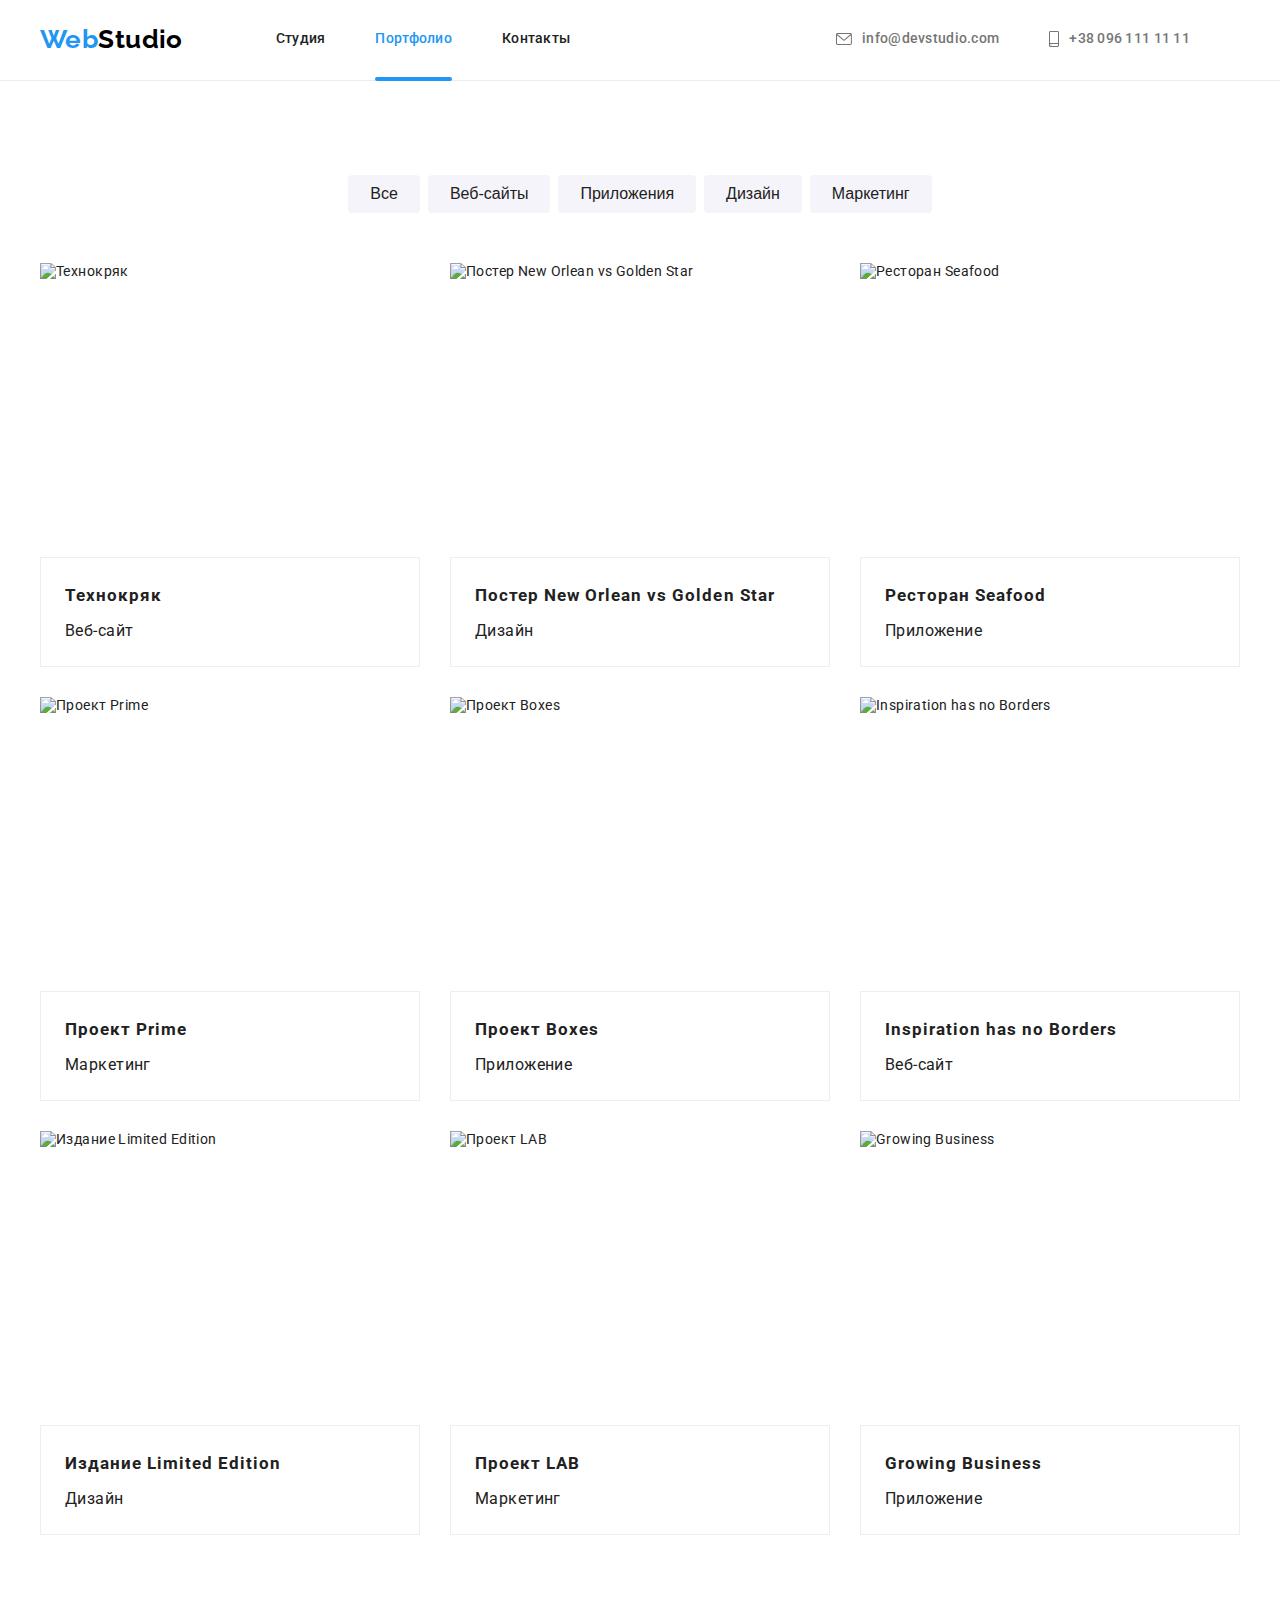
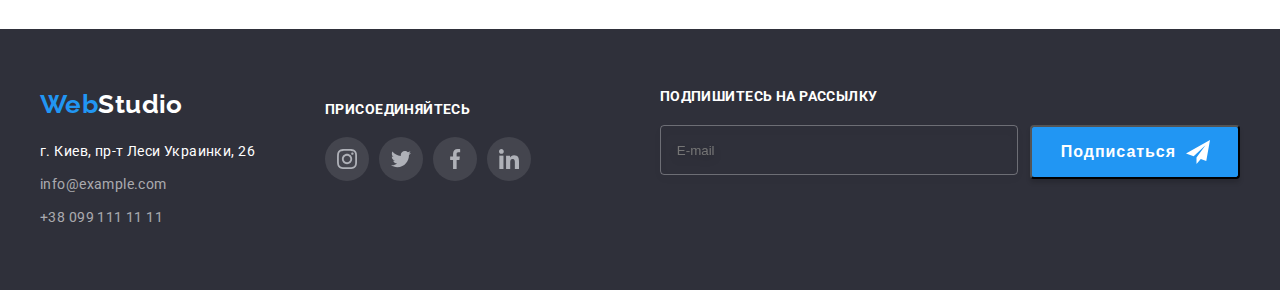
==== commit 5a41e35a: "Правки" ====
--- a/portfolio.html
+++ b/portfolio.html
@@ -19,27 +19,28 @@
 <body>
     <!--HEADER-->
     <header class="header">
-                <div id="mobile-header" class="mobile-menu " data-menu>
-                
-                    <div class="container mobile-menu__container ">
+                <div id="mobile-header" class="mobile-menu" data-menu>
+                
+                    <div class="container mobile-menu__container">
                         <button type="buttun" class="mobile-menu__close-btn" data-menu-close>
                             <svg class="mobile-menu__close-btn_icon">
                                 <use href="./images/sprite.svg#icon-close-btn40px"></use>
                 
                             </svg>
                         </button>
-                
+                <nav class="site-nav">
                         <ul class="mobile-menu__nav">
                             <li class="mobile-menu__nav-item link">
                                 <a href="./index.html" class="mobile-menu__nav-link link">Студия</a>
                             </li>
                             <li class="mobile-menu__nav-item link">
-                                <a href="./portfolio.html" class="mobile-menu__nav-link link">Портфолио</a>
+                                <a href="./portfolio.html" class="mobile-menu__nav-link link accent">Портфолио</a>
                             </li>
                             <li class="mobile-menu__nav-item link">
                                 <a href="./index.html" class="mobile-menu__nav-link link">Контакты</a>
                             </li>
                         </ul>
+                    </nav>
                         <ul class="mabile-container_contact">
                 
                             <li class="mobile-container_contact_item link mobile-tel">
--- a/css/main.css
+++ b/css/main.css
@@ -91,6 +91,7 @@
 @media screen and (min-width: 1200px) {
   .section {
     padding-bottom: 94px;
+    padding-top: 94px;
   }
 }
 
@@ -102,29 +103,30 @@
 
 @media screen and (max-width: 767px) {
   .container {
-    max-width: 767px;
+    max-width: 480px;
     margin: 0 auto;
   }
 }
 
 @media screen and (min-width: 768px) and (max-width: 1199px) {
   .container {
-    min-width: 768px;
+    width: 768px;
+    margin: 0 auto;
   }
 }
 
 @media screen and (min-width: 1200px) {
   .container {
-    padding-left: 115px;
-    padding-right: 115px;
-    min-width: 1200px;
+    padding-left: 15px;
+    padding-right: 15px;
+    max-width: 1200px;
+    margin: 0 auto;
   }
 }
 
 @media screen and (max-width: 767px) {
   .mobile-menu {
     position: fixed;
-    flex-direction: column;
     top: 0;
     left: 0;
     width: 100%;
@@ -132,7 +134,7 @@
     height: 100%;
     background-color: white;
     overflow: auto;
-    position: 0;
+    position: fixed;
     visibility: hidden;
     pointer-events: none;
     transition: opacity 500ms linear, visibility 500ms linear;
@@ -140,7 +142,10 @@
   .mobile-menu__container {
     position: relative;
     padding: 40px 0;
-    padding-left: 24px;
+    padding-left: 40px;
+    display: flex;
+    flex-direction: column;
+    height: 100%;
   }
   .mobile-menu__close-btn {
     position: absolute;
@@ -184,7 +189,9 @@
     fill: var(--accent-color);
   }
   .mabile-container_contact {
-    padding-top: 302px;
+    display: flex;
+    flex-direction: column;
+    margin-top: auto;
   }
   .mobile-container_contact_item-tel {
     font-family: Roboto;
@@ -213,8 +220,8 @@
   .mobile-container_contact_social
 .mobile-container_contact_social-item:not(:last-child) {
     border-right: 1px solid rgba(33, 33, 33, 0.2);
-    transform: rotate(90deg);
     padding-right: 10px;
+    margin-right: 10px;
   }
   .mobile-container_contact_social-link {
     font-family: Roboto;
@@ -226,14 +233,13 @@
     color: #2196f3;
   }
   .mobile-container_contact_social {
-    text-align: center;
-    padding-top: 64px;
-  }
-  .mobile-container_contact_social-item {
-    margin-right: 20px;
+    display: flex;
+    flex-wrap: wrap;
+    margin-top: 64px;
+    width: auto;
   }
   .is-open {
-    position: 1;
+    position: fixed;
     visibility: visible;
     pointer-events: auto;
     z-index: 9999;
@@ -253,6 +259,10 @@
   font-size: 12px;
   letter-spacing: 0.03em;
   margin: 0 auto;
+}
+
+.accent {
+  color: var(--accent-color);
 }
 
 .hero__container_title_modal-btn {
@@ -315,6 +325,8 @@
   }
   .social-list__item {
     margin-right: 10px;
+    background-color: var(--footer-link-bg);
+    border-radius: 50%;
   }
 }
 
@@ -937,11 +949,13 @@
   justify-content: space-around;
 }
 
-@media screen and (min-width: 768px) and (max-widht: 1199px) {
+@media screen and (min-width: 768px) and (max-width: 1199px) {
   .footer-container {
+    padding-top: 65px;
+    flex-direction: row;
     flex-wrap: wrap;
-    flex-direction: row;
-    justify-content: space-evenly;
+    align-items: flex-start;
+    justify-content: space-around;
   }
 }
 
@@ -949,6 +963,7 @@
   .footer-container {
     flex-direction: row;
     align-items: start;
+    padding-bottom: 0;
   }
 }
 
@@ -1036,6 +1051,7 @@
 @media screen and (min-width: 767px) and (max-width: 1199px) {
   .footer-form-container {
     margin-right: auto;
+    margin-top: 0;
     flex-direction: row;
   }
 }
@@ -1213,6 +1229,12 @@
   filter: drop-shadow(0px 4px 4px var(--modal-btn-shadow));
 }
 
+@media screen and (min-width: 1199px) {
+  .portfolio-section {
+    padding-top: 0;
+  }
+}
+
 .masters {
   background-color: #f5f4fa;
 }
